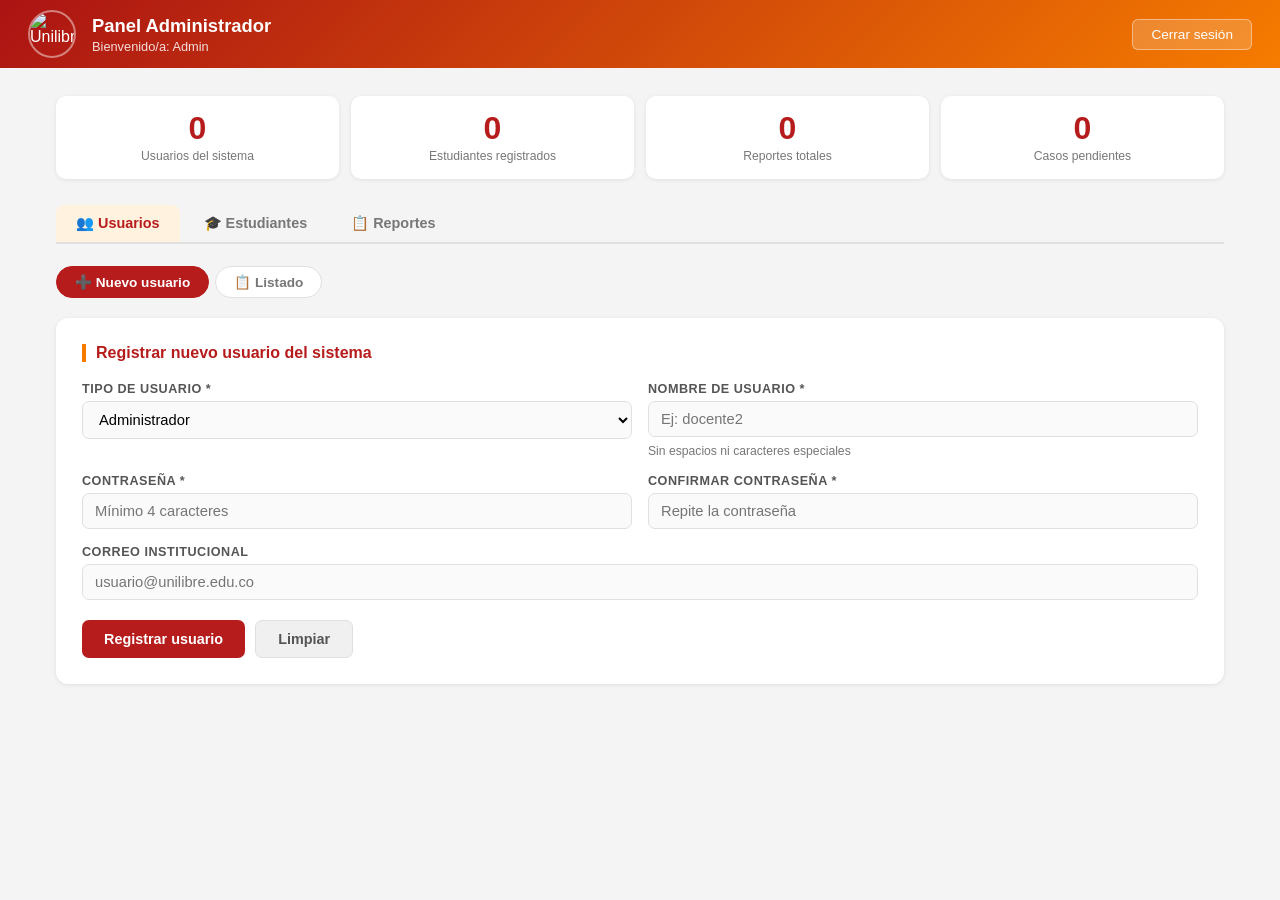
==== administrador.html @ 34b9f6cc "cambios #6" ====
<!DOCTYPE html>
<html lang="es">
<head>
  <meta charset="UTF-8">
  <meta name="viewport" content="width=device-width, initial-scale=1.0">
  <title>Panel Administrador — Sistema de Alertas</title>
  <link rel="stylesheet" href="Style.css">
  <style>
    :root {
      --rojo:#b71c1c; --rojo2:#ab1313; --naranja:#f57c00;
      --bg:#f4f4f4; --card:#fff; --border:#e0e0e0; --muted:#777;
    }
    *, *::before, *::after { box-sizing:border-box; margin:0; padding:0; }
    body { font-family:Arial,sans-serif; background:var(--bg); color:#333; }
 
    /* ── Header ── */
    .panel-header {
      background:linear-gradient(135deg,var(--rojo2),var(--naranja));
      color:#fff; padding:0 28px;
      display:flex; align-items:center; gap:16px; min-height:68px;
    }
    .panel-header img { width:48px; height:48px; border-radius:50%; border:2px solid rgba(255,255,255,.45); }
    .panel-header h1  { font-size:1.15rem; font-weight:700; }
    .panel-header p   { font-size:.8rem; opacity:.85; margin-top:2px; }
    .spacer { flex:1; }
    .btn-cerrar {
      background:rgba(255,255,255,.18); color:#fff;
      border:1px solid rgba(255,255,255,.4);
      padding:7px 18px; border-radius:6px; cursor:pointer;
      font-size:.85rem; text-decoration:none;
    }
    .btn-cerrar:hover { background:rgba(255,255,255,.32); }
 
    .wrap { max-width:1200px; margin:28px auto; padding:0 16px; }
 
    /* ── Stats ── */
    .stats-grid {
      display:grid; grid-template-columns:repeat(auto-fit,minmax(140px,1fr));
      gap:12px; margin-bottom:26px;
    }
    .stat { background:var(--card); border-radius:10px; padding:16px 12px;
      text-align:center; box-shadow:0 1px 4px rgba(0,0,0,.08); }
    .stat-n { font-size:2rem; font-weight:700; color:var(--rojo); line-height:1; }
    .stat-l { font-size:.76rem; color:var(--muted); margin-top:5px; }
 
    /* ── Tabs ── */
    .tabs { display:flex; gap:4px; border-bottom:2px solid var(--border); margin-bottom:22px; overflow-x:auto; }
    .tab-btn {
      padding:10px 20px; border:none; background:none; cursor:pointer;
      font-size:.9rem; font-weight:700; color:var(--muted); white-space:nowrap;
      border-bottom:2px solid transparent; margin-bottom:-2px;
      border-radius:8px 8px 0 0; transition:all .18s;
    }
    .tab-btn.active { color:var(--rojo); border-bottom-color:var(--rojo); background:#fff3e0; }
    .tab-btn:hover:not(.active) { background:#fafafa; color:var(--rojo); }
    .tab-panel { display:none; }
    .tab-panel.active { display:block; }
 
    /* ── Card ── */
    .card { background:var(--card); border-radius:12px;
      box-shadow:0 1px 4px rgba(0,0,0,.09); padding:26px; margin-bottom:20px; }
    .card-title {
      font-size:1rem; font-weight:700; color:var(--rojo);
      border-left:4px solid var(--naranja); padding-left:10px; margin-bottom:20px;
    }
 
    /* ── Form ── */
    .form-grid { display:grid; grid-template-columns:1fr 1fr; gap:16px; }
    .form-grid .span2 { grid-column:1/-1; }
    .form-grid .span3 { grid-column:1/-1; }
    .fld { display:flex; flex-direction:column; gap:5px; }
    .fld label { font-size:.79rem; font-weight:700; color:#555;
      text-transform:uppercase; letter-spacing:.04em; }
    .fld input, .fld select, .fld textarea {
      padding:9px 12px; border:1.5px solid var(--border); border-radius:7px;
      font-size:.92rem; font-family:inherit; background:#fafafa; transition:border-color .18s;
    }
    .fld input:focus, .fld select:focus, .fld textarea:focus {
      outline:none; border-color:var(--rojo); background:#fff;
    }
    .fld .hint { font-size:.76rem; color:var(--muted); margin-top:2px; }
    .form-actions { display:flex; gap:10px; margin-top:20px; flex-wrap:wrap; }
 
    /* ── Botones ── */
    .btn { padding:10px 22px; border:none; border-radius:7px; cursor:pointer;
      font-weight:700; font-size:.9rem; font-family:inherit; transition:all .18s; }
    .btn-primary   { background:var(--rojo); color:#fff; }
    .btn-primary:hover   { background:var(--naranja); }
    .btn-secondary { background:#f0f0f0; color:#555; border:1.5px solid var(--border); }
    .btn-secondary:hover { background:#ffe0b2; border-color:var(--naranja); }
    .btn-danger    { background:#fff; color:#c62828; border:1.5px solid #ef9a9a; }
    .btn-danger:hover    { background:#ffebee; }
    .btn-icon { padding:5px 12px; font-size:.8rem; border-radius:6px; }
 
    /* ── Mensajes ── */
    .alerta { padding:11px 16px; border-radius:7px; font-size:.88rem; font-weight:600;
      margin-bottom:16px; display:none; }
    .alerta.ok  { background:#e8f5e9; color:#2e7d32; border:1px solid #a5d6a7; display:block; }
    .alerta.err { background:#ffebee; color:#c62828; border:1px solid #ef9a9a; display:block; }
    .alerta.warn{ background:#fff8e1; color:#f57f17; border:1px solid #ffe082; display:block; }
 
    /* ── Buscador ── */
    .busqueda { display:flex; gap:10px; margin-bottom:18px; flex-wrap:wrap; }
    .busqueda input, .busqueda select {
      flex:1; min-width:140px; padding:9px 12px;
      border:1.5px solid var(--border); border-radius:7px;
      font-size:.88rem; font-family:inherit; background:#fafafa;
    }
    .busqueda input:focus, .busqueda select:focus { outline:none; border-color:var(--rojo); }
 
    /* ── Tabla ── */
    .tabla-wrap { overflow-x:auto; }
    table { width:100%; border-collapse:collapse; font-size:.87rem; }
    thead tr { background:linear-gradient(135deg,var(--rojo2),var(--naranja)); }
    th { padding:11px 14px; text-align:left; color:#fff;
      font-size:.75rem; text-transform:uppercase; letter-spacing:.05em; font-weight:700; }
    td { padding:10px 14px; border-bottom:1px solid #f0f0f0; vertical-align:middle; }
    tbody tr:hover td { background:#fff8f0; }
    .sin-datos { text-align:center; color:var(--muted); padding:32px; }
 
    /* ── Badges ── */
    .badge { display:inline-block; padding:3px 11px; border-radius:20px; font-size:.73rem; font-weight:700; }
    .b-admin   { background:#fce4ec; color:#880e4f; }
    .b-docente { background:#e3f2fd; color:#0d47a1; }
    .b-bien    { background:#e8f5e9; color:#1b5e20; }
    .b-dir     { background:#fff3e0; color:#e65100; }
    .b-dec     { background:#ede7f6; color:#4a148c; }
    .b-activo  { background:#d4edda; color:#155724; }
    .b-inactivo{ background:#f8d7da; color:#721c24; }
    .b-est-act { background:#d4edda; color:#155724; }
    .b-est-ina { background:#e2e3e5; color:#383d41; }
 
    /* ── Avatar ── */
    .avatar {
      width:32px; height:32px; border-radius:50%; display:inline-flex;
      align-items:center; justify-content:center;
      font-size:.78rem; font-weight:700; color:#fff; flex-shrink:0;
    }
    .av-admin { background:#880e4f; }
    .av-docente{ background:#0d47a1; }
    .av-bien  { background:#1b5e20; }
    .av-dir   { background:#e65100; }
    .av-dec   { background:#4a148c; }
    .av-est   { background:#b71c1c; }
    .td-user  { display:flex; align-items:center; gap:10px; }
 
    /* ── Modal ── */
    .modal-overlay {
      display:none; position:fixed; inset:0;
      background:rgba(0,0,0,.48); z-index:200;
      align-items:center; justify-content:center;
    }
    .modal-overlay.open { display:flex; }
    .modal-box {
      background:#fff; border-radius:14px; padding:28px;
      width:100%; max-width:580px; max-height:92vh;
      overflow-y:auto; box-shadow:0 10px 40px rgba(0,0,0,.22);
    }
    .modal-box h3 { color:var(--rojo); font-size:1rem; margin-bottom:18px; }
    .modal-actions { display:flex; gap:10px; justify-content:flex-end; margin-top:20px; }
 
    /* ── Confirm strip ── */
    .confirm-box {
      background:#fff8f0; border:1px solid #ffe0b2;
      border-radius:9px; padding:16px; margin-bottom:14px; display:none;
    }
    .confirm-box.open { display:block; }
    .confirm-box p { font-size:.88rem; color:#e65100; font-weight:600; margin-bottom:12px; }
    .confirm-box .btns { display:flex; gap:8px; }
 
    /* ── Sección tabs internos (usuarios) ── */
    .mini-tabs { display:flex; gap:6px; margin-bottom:20px; }
    .mini-tab {
      padding:7px 18px; border:1.5px solid var(--border); border-radius:20px;
      background:#fff; cursor:pointer; font-size:.85rem; font-weight:700;
      color:var(--muted); transition:all .18s;
    }
    .mini-tab.active { background:var(--rojo); color:#fff; border-color:var(--rojo); }
    .mini-panel { display:none; }
    .mini-panel.active { display:block; }
 
    /* ── Separador de sección ── */
    .section-sep {
      display:flex; align-items:center; gap:12px;
      margin:24px 0 18px; color:var(--muted); font-size:.82rem; font-weight:700;
      text-transform:uppercase; letter-spacing:.06em;
    }
    .section-sep::before, .section-sep::after {
      content:''; flex:1; height:1px; background:var(--border);
    }
 
    @media(max-width:640px) {
      .form-grid { grid-template-columns:1fr; }
      .panel-header { flex-wrap:wrap; padding:12px 16px; }
    }
  </style>
</head>
<body>
 
<!-- ══ HEADER ══ -->
<header class="panel-header">
  <img src="escudo-unilibre.png" alt="Unilibre">
  <div>
    <h1>Panel Administrador</h1>
    <p id="hdrNombre">Sistema de Alertas Académicas</p>
  </div>
  <div class="spacer"></div>
  <a href="Index.html" class="btn-cerrar" onclick="logout()">Cerrar sesión</a>
</header>
 
<div class="wrap">
 
  <!-- ══ STATS ══ -->
  <div class="stats-grid">
    <div class="stat"><div class="stat-n" id="stUsuarios">0</div><div class="stat-l">Usuarios del sistema</div></div>
    <div class="stat"><div class="stat-n" id="stEstudiantes">0</div><div class="stat-l">Estudiantes registrados</div></div>
    <div class="stat"><div class="stat-n" id="stReportes">0</div><div class="stat-l">Reportes totales</div></div>
    <div class="stat"><div class="stat-n" id="stPendientes">0</div><div class="stat-l">Casos pendientes</div></div>
  </div>
 
  <!-- ══ TABS PRINCIPALES ══ -->
  <div class="tabs">
    <button class="tab-btn active" onclick="tab('usuarios',this)">👥 Usuarios</button>
    <button class="tab-btn"        onclick="tab('estudiantes',this)">🎓 Estudiantes</button>
    <button class="tab-btn"        onclick="tab('reportes',this)">📋 Reportes</button>
  </div>
 
  <!-- ════════════════════════════════════
       TAB: USUARIOS
  ════════════════════════════════════ -->
  <div id="tp-usuarios" class="tab-panel active">
 
    <!-- Mini tabs: Registrar / Listado -->
    <div class="mini-tabs">
      <button class="mini-tab active" onclick="miniTab('u-nuevo','usuarios',this)">➕ Nuevo usuario</button>
      <button class="mini-tab"        onclick="miniTab('u-lista','usuarios',this)">📋 Listado</button>
    </div>
 
    <!-- Nuevo usuario -->
    <div id="u-nuevo" class="mini-panel active">
      <div class="card">
        <div class="card-title">Registrar nuevo usuario del sistema</div>
        <div id="msgUsr" class="alerta"></div>
        <form id="frmUsr" onsubmit="crearUsuario(event)">
          <div class="form-grid">
            <div class="fld">
              <label>Tipo de usuario *</label>
              <select id="u_rol">
                <option value="administrador">Administrador</option>
                <option value="docente">Docente</option>
                <option value="bienestar">Bienestar</option>
                <option value="director_bienestar">Director de Bienestar</option>
                <option value="decanatura">Decanatura</option>
              </select>
            </div>
            <div class="fld">
              <label>Nombre de usuario *</label>
              <input id="u_nombre" type="text" placeholder="Ej: docente2" required>
              <span class="hint">Sin espacios ni caracteres especiales</span>
            </div>
            <div class="fld">
              <label>Contraseña *</label>
              <input id="u_pass" type="password" placeholder="Mínimo 4 caracteres" required minlength="4">
            </div>
            <div class="fld">
              <label>Confirmar contraseña *</label>
              <input id="u_pass2" type="password" placeholder="Repite la contraseña" required>
            </div>
            <div class="fld span2">
              <label>Correo institucional</label>
              <input id="u_correo" type="email" placeholder="usuario@unilibre.edu.co">
            </div>
          </div>
          <div class="form-actions">
            <button type="submit" class="btn btn-primary">Registrar usuario</button>
            <button type="button" class="btn btn-secondary" onclick="document.getElementById('frmUsr').reset()">Limpiar</button>
          </div>
        </form>
      </div>
    </div>
 
    <!-- Listado usuarios -->
    <div id="u-lista" class="mini-panel">
      <div class="card">
        <div class="card-title">Usuarios registrados</div>
        <div id="msgUsrLista" class="alerta"></div>
        <div class="busqueda">
          <input  id="buNom"  type="text"   placeholder="🔍 Buscar usuario…"  oninput="filtrarUsuarios()">
          <select id="buRol"  onchange="filtrarUsuarios()">
            <option value="">Todos los roles</option>
            <option value="administrador">Administrador</option>
            <option value="docente">Docente</option>
            <option value="bienestar">Bienestar</option>
            <option value="director_bienestar">Director de Bienestar</option>
            <option value="decanatura">Decanatura</option>
          </select>
          <select id="buAct" onchange="filtrarUsuarios()">
            <option value="">Todos</option>
            <option value="1">Activos</option>
            <option value="0">Inactivos</option>
          </select>
        </div>
        <div class="tabla-wrap">
          <table>
            <thead><tr>
              <th>#</th><th>Usuario</th><th>Rol</th><th>Correo</th><th>Estado</th><th>Acciones</th>
            </tr></thead>
            <tbody id="tbodyUsr"></tbody>
          </table>
        </div>
      </div>
    </div>
 
  </div><!-- /tp-usuarios -->
 
  <!-- ════════════════════════════════════
       TAB: ESTUDIANTES
  ════════════════════════════════════ -->
  <div id="tp-estudiantes" class="tab-panel">
 
    <div class="mini-tabs">
      <button class="mini-tab active" onclick="miniTab('e-nuevo','estudiantes',this)">➕ Nuevo estudiante</button>
      <button class="mini-tab"        onclick="miniTab('e-lista','estudiantes',this)">📋 Listado</button>
    </div>
 
    <!-- Nuevo estudiante -->
    <div id="e-nuevo" class="mini-panel active">
      <div class="card">
        <div class="card-title">Registrar nuevo estudiante</div>
        <div id="msgEst" class="alerta"></div>
        <form id="frmEst" onsubmit="crearEstudiante(event)">
          <div class="form-grid">
            <div class="fld">
              <label>Documento de identidad *</label>
              <input id="e_doc"  type="text" placeholder="Número de documento" required>
            </div>
            <div class="fld">
              <label>Nombres *</label>
              <input id="e_nom"  type="text" placeholder="Nombres completos" required>
            </div>
            <div class="fld">
              <label>Apellidos *</label>
              <input id="e_ape"  type="text" placeholder="Apellidos completos" required>
            </div>
            <div class="fld">
              <label>Carrera *</label>
              <input id="e_car"  type="text" placeholder="Ej: Ingeniería de Sistemas" required>
            </div>
            <div class="fld">
              <label>Semestre</label>
              <select id="e_sem">
                <option value="">— Seleccionar —</option>
                <option value="1">1º semestre</option>
                <option value="2">2º semestre</option>
                <option value="3">3º semestre</option>
                <option value="4">4º semestre</option>
                <option value="5">5º semestre</option>
                <option value="6">6º semestre</option>
                <option value="7">7º semestre</option>
                <option value="8">8º semestre</option>
                <option value="9">9º semestre</option>
                <option value="10">10º semestre</option>
              </select>
            </div>
            <div class="fld">
              <label>Período académico</label>
              <input id="e_per" type="text" placeholder="Ej: 2025-1">
            </div>
            <div class="fld">
              <label>Teléfono</label>
              <input id="e_tel" type="text" placeholder="Número de contacto">
            </div>
            <div class="fld">
              <label>Correo institucional</label>
              <input id="e_cor" type="email" placeholder="est@unilibre.edu.co">
            </div>
          </div>
          <div class="form-actions">
            <button type="submit" class="btn btn-primary">Registrar estudiante</button>
            <button type="button" class="btn btn-secondary" onclick="document.getElementById('frmEst').reset()">Limpiar</button>
          </div>
        </form>
      </div>
    </div>
 
    <!-- Listado estudiantes -->
    <div id="e-lista" class="mini-panel">
      <div class="card">
        <div class="card-title">Estudiantes registrados</div>
        <div id="msgEstLista" class="alerta"></div>
        <div class="busqueda">
          <input  id="beNom" type="text"   placeholder="🔍 Buscar por nombre o documento…" oninput="filtrarEstudiantes()">
          <input  id="beCar" type="text"   placeholder="🔍 Buscar por carrera…"            oninput="filtrarEstudiantes()">
          <select id="beEst" onchange="filtrarEstudiantes()">
            <option value="">Todos los estados</option>
            <option value="Activo">Activo</option>
            <option value="Inactivo">Inactivo</option>
            <option value="Retirado">Retirado</option>
          </select>
        </div>
        <div class="tabla-wrap">
          <table>
            <thead><tr>
              <th>#</th><th>Estudiante</th><th>Documento</th>
              <th>Carrera</th><th>Semestre</th><th>Contacto</th><th>Estado</th><th>Acciones</th>
            </tr></thead>
            <tbody id="tbodyEst"></tbody>
          </table>
        </div>
      </div>
    </div>
 
  </div><!-- /tp-estudiantes -->
 
  <!-- ════════════════════════════════════
       TAB: REPORTES
  ════════════════════════════════════ -->
  <div id="tp-reportes" class="tab-panel">
    <div class="card">
      <div class="card-title">📋 Vista global de todos los reportes</div>
      <div class="busqueda">
        <input  id="brEst"  type="text"   placeholder="🔍 Estudiante…"  oninput="filtrarReportes()">
        <input  id="brMat"  type="text"   placeholder="🔍 Materia…"     oninput="filtrarReportes()">
        <select id="brEst2" onchange="filtrarReportes()">
          <option value="">Todos los estados</option>
          <option value="Reportado">Reportado</option>
          <option value="En revisión">En revisión</option>
          <option value="En seguimiento">En seguimiento</option>
          <option value="Remitido">Remitido</option>
          <option value="Cerrado">Cerrado</option>
        </select>
        <button class="btn btn-secondary btn-icon" onclick="limpiarRep()">Limpiar</button>
        <button class="btn btn-icon" style="background:#1b5e20;color:#fff" onclick="exportarCSV()">⬇ Exportar CSV</button>
      </div>
      <div class="tabla-wrap">
        <table>
          <thead><tr>
            <th>#</th><th>Estudiante</th><th>Materia</th>
            <th>Docente</th><th>Motivo</th><th>Estado</th><th>Fecha</th><th>Acción</th>
          </tr></thead>
          <tbody id="tbodyRep"></tbody>
        </table>
      </div>
    </div>
  </div>
 
</div><!-- /wrap -->
 
<!-- ══ MODAL: Editar usuario ══ -->
<div class="modal-overlay" id="modalEditUsr">
  <div class="modal-box">
    <h3>✏️ Editar usuario</h3>
    <div id="msgEditUsr" class="alerta"></div>
    <input type="hidden" id="eu_idx">
    <div class="form-grid">
      <div class="fld">
        <label>Rol</label>
        <select id="eu_rol">
          <option value="administrador">Administrador</option>
          <option value="docente">Docente</option>
          <option value="bienestar">Bienestar</option>
          <option value="director_bienestar">Director de Bienestar</option>
          <option value="decanatura">Decanatura</option>
        </select>
      </div>
      <div class="fld">
        <label>Nombre de usuario</label>
        <input id="eu_nombre" type="text" required>
      </div>
      <div class="fld span2">
        <label>Correo</label>
        <input id="eu_correo" type="email">
      </div>
      <div class="fld span2">
        <label>Nueva contraseña <span style="font-weight:400;color:var(--muted)">(dejar vacío para no cambiar)</span></label>
        <input id="eu_pass" type="password" placeholder="Nueva contraseña…">
      </div>
      <div class="fld span2">
        <label>Estado</label>
        <select id="eu_activo">
          <option value="1">Activo</option>
          <option value="0">Inactivo</option>
        </select>
      </div>
    </div>
    <div class="modal-actions">
      <button class="btn btn-secondary" onclick="cerrarModal('modalEditUsr')">Cancelar</button>
      <button class="btn btn-primary"   onclick="guardarUsuario()">Guardar cambios</button>
    </div>
  </div>
</div>
 
<!-- ══ MODAL: Editar estudiante ══ -->
<div class="modal-overlay" id="modalEditEst">
  <div class="modal-box">
    <h3>✏️ Editar estudiante</h3>
    <div id="msgEditEst" class="alerta"></div>
    <input type="hidden" id="ee_idx">
    <div class="form-grid">
      <div class="fld">
        <label>Nombres *</label>
        <input id="ee_nom" type="text" required>
      </div>
      <div class="fld">
        <label>Apellidos *</label>
        <input id="ee_ape" type="text" required>
      </div>
      <div class="fld">
        <label>Carrera *</label>
        <input id="ee_car" type="text" required>
      </div>
      <div class="fld">
        <label>Semestre</label>
        <select id="ee_sem">
          <option value="">—</option>
          <option value="1">1º</option><option value="2">2º</option>
          <option value="3">3º</option><option value="4">4º</option>
          <option value="5">5º</option><option value="6">6º</option>
          <option value="7">7º</option><option value="8">8º</option>
          <option value="9">9º</option><option value="10">10º</option>
        </select>
      </div>
      <div class="fld">
        <label>Teléfono</label>
        <input id="ee_tel" type="text">
      </div>
      <div class="fld">
        <label>Correo</label>
        <input id="ee_cor" type="email">
      </div>
      <div class="fld span2">
        <label>Estado</label>
        <select id="ee_est">
          <option value="Activo">Activo</option>
          <option value="Inactivo">Inactivo</option>
          <option value="Retirado">Retirado</option>
        </select>
      </div>
    </div>
    <div class="modal-actions">
      <button class="btn btn-secondary" onclick="cerrarModal('modalEditEst')">Cancelar</button>
      <button class="btn btn-primary"   onclick="guardarEstudiante()">Guardar cambios</button>
    </div>
  </div>
</div>
 
<!-- ══ MODAL: Eliminar ══ -->
<div class="modal-overlay" id="modalEliminar">
  <div class="modal-box" style="max-width:400px">
    <h3>🗑️ Confirmar eliminación</h3>
    <input type="hidden" id="del_tipo">
    <input type="hidden" id="del_idx">
    <p style="font-size:.92rem;color:#555;margin-bottom:20px">
      ¿Confirmas que deseas eliminar a
      <strong id="del_nombre" style="color:var(--rojo)"></strong>?
      Esta acción no se puede deshacer.
    </p>
    <div class="modal-actions">
      <button class="btn btn-secondary" onclick="cerrarModal('modalEliminar')">Cancelar</button>
      <button class="btn btn-danger"    onclick="confirmarEliminar()">Sí, eliminar</button>
    </div>
  </div>
</div>
 
<!-- ══ MODAL: Ver reporte detalle ══ -->
<div class="modal-overlay" id="modalRepDet">
  <div class="modal-box">
    <h3>📄 Detalle del reporte</h3>
    <div id="repDetContenido" style="font-size:.9rem;line-height:1.9;color:#444"></div>
    <div class="modal-actions">
      <button class="btn btn-secondary" onclick="cerrarModal('modalRepDet')">Cerrar</button>
    </div>
  </div>
</div>
 
<script>
/* ═══ SETUP ═══ */
const nombreUsuario = localStorage.getItem('nombreUsuario') || 'Admin';
document.getElementById('hdrNombre').textContent = 'Bienvenido/a: ' + nombreUsuario;
 
function logout() {
  localStorage.removeItem('nombreUsuario');
  localStorage.removeItem('rolUsuario');
}
 
// Helpers localStorage
function getUsr()  { return JSON.parse(localStorage.getItem('usuarios'))    || []; }
function setUsr(d) { localStorage.setItem('usuarios',    JSON.stringify(d)); }
function getEst()  { return JSON.parse(localStorage.getItem('estudiantes')) || []; }
function setEst(d) { localStorage.setItem('estudiantes', JSON.stringify(d)); }
function getRep()  { return JSON.parse(localStorage.getItem('reportes'))    || []; }
 
function msg(id, tipo, txt) {
  const el = document.getElementById(id);
  el.className = 'alerta ' + tipo;
  el.textContent = txt;
  setTimeout(() => el.className = 'alerta', 4500);
}
 
function cerrarModal(id) {
  document.getElementById(id).classList.remove('open');
}
document.querySelectorAll('.modal-overlay').forEach(m =>
  m.addEventListener('click', e => { if (e.target === m) m.classList.remove('open'); })
);
 
/* ═══ TABS ═══ */
function tab(nombre, btn) {
  document.querySelectorAll('.tab-panel').forEach(p => p.classList.remove('active'));
  document.querySelectorAll('.tab-btn').forEach(b => b.classList.remove('active'));
  document.getElementById('tp-' + nombre).classList.add('active');
  btn.classList.add('active');
  if (nombre === 'usuarios')    { cargarUsuarios(); }
  if (nombre === 'estudiantes') { cargarEstudiantes(); }
  if (nombre === 'reportes')    { cargarReportes(); }
}
 
function miniTab(id, grupo, btn) {
  document.querySelectorAll(`#tp-${grupo} .mini-panel`).forEach(p => p.classList.remove('active'));
  document.querySelectorAll(`#tp-${grupo} .mini-tab`).forEach(b => b.classList.remove('active'));
  document.getElementById(id).classList.add('active');
  btn.classList.add('active');
  if (id === 'u-lista') cargarUsuarios();
  if (id === 'e-lista') cargarEstudiantes();
}
 
/* ═══ STATS ═══ */
function actualizarStats() {
  document.getElementById('stUsuarios').textContent    = getUsr().length;
  document.getElementById('stEstudiantes').textContent = getEst().length;
  const reps = getRep();
  document.getElementById('stReportes').textContent   = reps.length;
  document.getElementById('stPendientes').textContent = reps.filter(r => r.estado === 'Reportado').length;
}
 
/* ═══ ROLES ═══ */
const ROLES = {
  administrador:      { label:'Administrador',       cls:'b-admin',  av:'av-admin' },
  docente:            { label:'Docente',              cls:'b-docente',av:'av-docente'},
  bienestar:          { label:'Bienestar',            cls:'b-bien',   av:'av-bien'  },
  director_bienestar: { label:'Dir. Bienestar',       cls:'b-dir',    av:'av-dir'   },
  decanatura:         { label:'Decanatura',           cls:'b-dec',    av:'av-dec'   },
};
 
function rolLabel(r) { return ROLES[r]?.label || r; }
function rolCls(r)   { return ROLES[r]?.cls    || 'b-admin'; }
function avCls(r)    { return ROLES[r]?.av      || 'av-admin'; }
function iniciales(n){ return n.substring(0,2).toUpperCase(); }
 
/* ═══════════════ USUARIOS ═══════════════ */
 
function crearUsuario(e) {
  e.preventDefault();
  const nombre = document.getElementById('u_nombre').value.trim();
  const pass   = document.getElementById('u_pass').value;
  const pass2  = document.getElementById('u_pass2').value;
  if (pass !== pass2) { msg('msgUsr','err','❌ Las contraseñas no coinciden.'); return; }
  const usrs = getUsr();
  if (usrs.find(u => u.nombre === nombre)) {
    msg('msgUsr','err','❌ Ya existe un usuario con ese nombre.'); return;
  }
  usrs.push({
    nombre,
    password: pass,
    correo:   document.getElementById('u_correo').value.trim(),
    rol:      document.getElementById('u_rol').value,
    activo:   1
  });
  setUsr(usrs);
  actualizarStats();
  msg('msgUsr','ok','✅ Usuario registrado correctamente.');
  document.getElementById('frmUsr').reset();
}
 
let usrData = [];
function cargarUsuarios() {
  usrData = getUsr();
  renderUsuarios(usrData);
}
 
function filtrarUsuarios() {
  const nom  = document.getElementById('buNom').value.toLowerCase();
  const rol  = document.getElementById('buRol').value;
  const act  = document.getElementById('buAct').value;
  renderUsuarios(usrData.filter(u =>
    (!nom || u.nombre.toLowerCase().includes(nom)) &&
    (!rol || u.rol === rol) &&
    (act === '' || String(u.activo ?? 1) === act)
  ));
}
 
function renderUsuarios(datos) {
  const tbody = document.getElementById('tbodyUsr');
  if (!datos.length) {
    tbody.innerHTML = `<tr><td colspan="6" class="sin-datos">Sin usuarios registrados.</td></tr>`;
    return;
  }
  tbody.innerHTML = datos.map((u, i) => {
    const idx = getUsr().findIndex(x => x.nombre === u.nombre);
    const activo = u.activo !== 0;
    return `
      <tr>
        <td>${i+1}</td>
        <td>
          <div class="td-user">
            <span class="avatar ${avCls(u.rol)}">${iniciales(u.nombre)}</span>
            <strong>${u.nombre}</strong>
          </div>
        </td>
        <td><span class="badge ${rolCls(u.rol)}">${rolLabel(u.rol)}</span></td>
        <td style="font-size:.83rem;color:var(--muted)">${u.correo||'—'}</td>
        <td><span class="badge ${activo?'b-activo':'b-inactivo'}">${activo?'Activo':'Inactivo'}</span></td>
        <td style="display:flex;gap:6px;flex-wrap:wrap">
          <button class="btn btn-secondary btn-icon" onclick="abrirEditUsr(${idx})">✏️ Editar</button>
          <button class="btn btn-danger btn-icon"    onclick="abrirEliminar('usr',${idx},'${u.nombre.replace(/'/g,"\\'")}')">🗑️</button>
        </td>
      </tr>`;
  }).join('');
}
 
function abrirEditUsr(idx) {
  const u = getUsr()[idx];
  if (!u) return;
  document.getElementById('eu_idx').value    = idx;
  document.getElementById('eu_rol').value    = u.rol;
  document.getElementById('eu_nombre').value = u.nombre;
  document.getElementById('eu_correo').value = u.correo || '';
  document.getElementById('eu_pass').value   = '';
  document.getElementById('eu_activo').value = u.activo !== 0 ? '1' : '0';
  document.getElementById('modalEditUsr').classList.add('open');
}
 
function guardarUsuario() {
  const idx  = parseInt(document.getElementById('eu_idx').value);
  const usrs = getUsr();
  if (!usrs[idx]) return;
  const newPass = document.getElementById('eu_pass').value;
  usrs[idx].rol    = document.getElementById('eu_rol').value;
  usrs[idx].nombre = document.getElementById('eu_nombre').value.trim();
  usrs[idx].correo = document.getElementById('eu_correo').value.trim();
  usrs[idx].activo = parseInt(document.getElementById('eu_activo').value);
  if (newPass) usrs[idx].password = newPass;
  setUsr(usrs);
  cerrarModal('modalEditUsr');
  cargarUsuarios();
  actualizarStats();
  msg('msgUsrLista','ok','✅ Usuario actualizado correctamente.');
}
 
/* ═══════════════ ESTUDIANTES ═══════════════ */
 
function crearEstudiante(e) {
  e.preventDefault();
  const doc = document.getElementById('e_doc').value.trim();
  const ests = getEst();
  if (ests.find(x => x.documento === doc)) {
    msg('msgEst','err','❌ Ya existe un estudiante con ese documento.'); return;
  }
  ests.push({
    documento:  doc,
    nombres:    document.getElementById('e_nom').value.trim(),
    apellidos:  document.getElementById('e_ape').value.trim(),
    carrera:    document.getElementById('e_car').value.trim(),
    semestre:   document.getElementById('e_sem').value,
    periodo:    document.getElementById('e_per').value.trim(),
    telefono:   document.getElementById('e_tel').value.trim(),
    correo:     document.getElementById('e_cor').value.trim(),
    estado:     'Activo',
    observaciones: [],
    reportes:      []
  });
  setEst(ests);
  actualizarStats();
  msg('msgEst','ok','✅ Estudiante registrado correctamente.');
  document.getElementById('frmEst').reset();
}
 
let estData = [];
function cargarEstudiantes() {
  estData = getEst();
  renderEstudiantes(estData);
}
 
function filtrarEstudiantes() {
  const nom  = document.getElementById('beNom').value.toLowerCase();
  const car  = document.getElementById('beCar').value.toLowerCase();
  const est2 = document.getElementById('beEst').value;
  renderEstudiantes(estData.filter(e =>
    (!nom  || e.nombres.toLowerCase().includes(nom) ||
              e.apellidos.toLowerCase().includes(nom) ||
              e.documento.includes(nom)) &&
    (!car  || e.carrera.toLowerCase().includes(car)) &&
    (!est2 || e.estado === est2)
  ));
}
 
function renderEstudiantes(datos) {
  const tbody = document.getElementById('tbodyEst');
  if (!datos.length) {
    tbody.innerHTML = `<tr><td colspan="8" class="sin-datos">Sin estudiantes registrados.</td></tr>`;
    return;
  }
  tbody.innerHTML = datos.map((e, i) => {
    const idx = getEst().findIndex(x => x.documento === e.documento);
    return `
      <tr>
        <td>${i+1}</td>
        <td>
          <div class="td-user">
            <span class="avatar av-est">${iniciales(e.nombres)}</span>
            <div>
              <strong>${e.nombres} ${e.apellidos}</strong>
            </div>
          </div>
        </td>
        <td style="font-size:.83rem">${e.documento}</td>
        <td style="font-size:.83rem">${e.carrera}</td>
        <td style="text-align:center">${e.semestre ? e.semestre+'°' : '—'}</td>
        <td style="font-size:.8rem;color:var(--muted)">
          ${e.telefono ? '📞 '+e.telefono+'<br>':''}
          ${e.correo   ? '✉️ '+e.correo : '—'}
        </td>
        <td><span class="badge ${e.estado==='Activo'?'b-est-act':'b-est-ina'}">${e.estado}</span></td>
        <td style="display:flex;gap:6px;flex-wrap:wrap">
          <button class="btn btn-secondary btn-icon" onclick="abrirEditEst(${idx})">✏️ Editar</button>
          <button class="btn btn-danger btn-icon"    onclick="abrirEliminar('est',${idx},'${(e.nombres+' '+e.apellidos).replace(/'/g,"\\'")}')">🗑️</button>
        </td>
      </tr>`;
  }).join('');
}
 
function abrirEditEst(idx) {
  const e = getEst()[idx];
  if (!e) return;
  document.getElementById('ee_idx').value = idx;
  document.getElementById('ee_nom').value = e.nombres;
  document.getElementById('ee_ape').value = e.apellidos;
  document.getElementById('ee_car').value = e.carrera;
  document.getElementById('ee_sem').value = e.semestre || '';
  document.getElementById('ee_tel').value = e.telefono || '';
  document.getElementById('ee_cor').value = e.correo   || '';
  document.getElementById('ee_est').value = e.estado   || 'Activo';
  document.getElementById('modalEditEst').classList.add('open');
}
 
function guardarEstudiante() {
  const idx  = parseInt(document.getElementById('ee_idx').value);
  const ests = getEst();
  if (!ests[idx]) return;
  ests[idx].nombres   = document.getElementById('ee_nom').value.trim();
  ests[idx].apellidos = document.getElementById('ee_ape').value.trim();
  ests[idx].carrera   = document.getElementById('ee_car').value.trim();
  ests[idx].semestre  = document.getElementById('ee_sem').value;
  ests[idx].telefono  = document.getElementById('ee_tel').value.trim();
  ests[idx].correo    = document.getElementById('ee_cor').value.trim();
  ests[idx].estado    = document.getElementById('ee_est').value;
  setEst(ests);
  cerrarModal('modalEditEst');
  cargarEstudiantes();
  actualizarStats();
  msg('msgEstLista','ok','✅ Estudiante actualizado correctamente.');
}
 
/* ═══════════════ ELIMINAR (compartido) ═══════════════ */
function abrirEliminar(tipo, idx, nombre) {
  document.getElementById('del_tipo').value  = tipo;
  document.getElementById('del_idx').value   = idx;
  document.getElementById('del_nombre').textContent = nombre;
  document.getElementById('modalEliminar').classList.add('open');
}
 
function confirmarEliminar() {
  const tipo = document.getElementById('del_tipo').value;
  const idx  = parseInt(document.getElementById('del_idx').value);
  if (tipo === 'usr') {
    const d = getUsr(); d.splice(idx, 1); setUsr(d);
    cerrarModal('modalEliminar');
    cargarUsuarios();
    msg('msgUsrLista','ok','🗑️ Usuario eliminado.');
  } else {
    const d = getEst(); d.splice(idx, 1); setEst(d);
    cerrarModal('modalEliminar');
    cargarEstudiantes();
    msg('msgEstLista','ok','🗑️ Estudiante eliminado.');
  }
  actualizarStats();
}
 
/* ═══════════════ REPORTES ═══════════════ */
let repData = [];
 
function cargarReportes() {
  repData = getRep();
  renderReportes(repData);
}
 
function filtrarReportes() {
  const est  = document.getElementById('brEst').value.toLowerCase();
  const mat  = document.getElementById('brMat').value.toLowerCase();
  const est2 = document.getElementById('brEst2').value;
  renderReportes(repData.filter(r =>
    (!est  || r.estudiante?.toLowerCase().includes(est)) &&
    (!mat  || r.materia?.toLowerCase().includes(mat)) &&
    (!est2 || r.estado === est2)
  ));
}
 
function limpiarRep() {
  ['brEst','brMat'].forEach(id => document.getElementById(id).value = '');
  document.getElementById('brEst2').value = '';
  renderReportes(repData);
}
 
const badgeCls = e => ({
  'Reportado':'b-reportado','En revisión':'b-revision',
  'En seguimiento':'b-seguimiento','Remitido':'b-remitido','Cerrado':'b-cerrado'
}[e] || 'b-reportado');
 
function renderReportes(datos) {
  const tbody = document.getElementById('tbodyRep');
  if (!datos.length) {
    tbody.innerHTML = `<tr><td colspan="8" class="sin-datos">Sin reportes registrados.</td></tr>`;
    return;
  }
  tbody.innerHTML = datos.map((r, i) => `
    <tr>
      <td>${i+1}</td>
      <td><strong>${r.estudiante}</strong></td>
      <td>${r.materia}</td>
      <td>${r.docente||'N/A'}</td>
      <td>${r.motivo}</td>
      <td><span class="badge ${badgeCls(r.estado)}">${r.estado}</span></td>
      <td style="font-size:.8rem;color:var(--muted);white-space:nowrap">${r.fecha||''}</td>
      <td>
        <button class="btn btn-secondary btn-icon" onclick='verReporte(${JSON.stringify(r)})'>Ver</button>
      </td>
    </tr>`).join('');
}
 
function verReporte(r) {
  const seg = r.seguimiento;
  document.getElementById('repDetContenido').innerHTML = `
    <table style="width:100%;border-collapse:collapse;font-size:.88rem">
      <tr><td style="padding:5px 0;color:var(--muted);width:38%"><strong>Estudiante</strong></td><td>${r.estudiante}</td></tr>
      <tr><td style="padding:5px 0;color:var(--muted)"><strong>Documento</strong></td><td>${r.documento||'—'}</td></tr>
      <tr><td style="padding:5px 0;color:var(--muted)"><strong>Materia</strong></td><td>${r.materia}</td></tr>
      <tr><td style="padding:5px 0;color:var(--muted)"><strong>Docente</strong></td><td>${r.docente||'—'}</td></tr>
      <tr><td style="padding:5px 0;color:var(--muted)"><strong>Motivo</strong></td><td>${r.motivo}</td></tr>
      <tr><td style="padding:5px 0;color:var(--muted)"><strong>Estado</strong></td>
        <td><span class="badge ${badgeCls(r.estado)}">${r.estado}</span></td></tr>
      <tr><td style="padding:5px 0;color:var(--muted)"><strong>Fecha</strong></td><td>${r.fecha||'—'}</td></tr>
      <tr><td style="padding:5px 0;color:var(--muted)"><strong>Observaciones</strong></td><td>${r.observaciones||'—'}</td></tr>
      ${r.remitido_a ? `<tr><td style="padding:5px 0;color:var(--muted)"><strong>Remitido a</strong></td><td>${r.remitido_a}</td></tr>` : ''}
    </table>
    ${seg ? `<div style="background:#e8f5e9;border-radius:8px;padding:14px;margin-top:16px">
      <p style="font-weight:700;color:#1b5e20;font-size:.85rem;margin-bottom:8px">
        Seguimiento — ${seg.fecha||''}</p>
      <p><strong>Intervención:</strong> ${seg.intervencion||seg.tipo_intervencion||'—'}</p>
      <p><strong>Observaciones:</strong> ${seg.observaciones||'—'}</p>
      <p><strong>Recomendaciones:</strong> ${seg.recomendaciones||'—'}</p>
      <p><strong>Profesional:</strong> ${seg.profesional||'—'}</p>
    </div>` : `<p style="color:var(--muted);font-size:.85rem;margin-top:14px">Sin seguimiento registrado.</p>`}
  `;
  document.getElementById('modalRepDet').classList.add('open');
}
 
function exportarCSV() {
  if (!repData.length) { alert('No hay datos para exportar.'); return; }
  const hdr  = ['#','Estudiante','Documento','Materia','Docente','Motivo','Estado','Fecha'];
  const rows = repData.map((r,i) =>
    [i+1,r.estudiante,r.documento||'',r.materia,r.docente||'N/A',r.motivo,r.estado,r.fecha||'']
    .map(v => `"${v}"`).join(','));
  const a = document.createElement('a');
  a.href = URL.createObjectURL(
    new Blob(['\uFEFF'+[hdr.join(','),...rows].join('\n')], {type:'text/csv;charset=utf-8;'})
  );
  a.download = 'reportes_admin_' + new Date().toLocaleDateString('es-CO').replace(/\//g,'-') + '.csv';
  a.click();
}
 
/* ── Init ── */
actualizarStats();
</script>
</body>
</html>
---- Style.css ----
body {
  font-family: Arial, sans-serif;
  margin: 0;
  background: #fff;
  color: #333;
}

.header {
  text-align: center;
  background: linear-gradient(135deg, #ab1313, #f57c00); /* Rojo y naranja */
  color: #fff;
  padding: 20px;
}

.logo {
  width: 120px;
  margin-bottom: 10px;
}

.login-container {
  max-width: 400px;
  margin: 40px auto;
  padding: 20px;
  border: 1px solid #ddd;
  border-radius: 10px;
  background: #fff3e0; /* Fondo suave naranja */
}

.login-container h2 {
  text-align: center;
  color: #b71c1c;
}

.login-container label {
  display: block;
  margin-top: 10px;
  font-weight: bold;
}

.login-container input {
  width: 100%;
  padding: 8px;
  margin-top: 5px;
  border: 1px solid #ccc;
  border-radius: 5px;
}

.login-container button {
  width: 100%;
  padding: 10px;
  margin-top: 15px;
  background: #b71c1c;
  color: #fff;
  border: none;
  border-radius: 5px;
  cursor: pointer;
}

.login-container button:hover {
  background: #f57c00;
}

/* Footer */
.footer {
  background: linear-gradient(135deg, #b71c1c, #f57c00);
  color: #fff;
  padding: 40px 20px 0;
}

.footer-container {
  display: grid;
  grid-template-columns: repeat(auto-fit, minmax(220px, 1fr));
  gap: 30px;
}

.footer-col h3 {
  margin-bottom: 15px;
  border-bottom: 2px solid #fff;
  display: inline-block;
  padding-bottom: 5px;
}

.footer-col p,
.footer-col a {
  color: #f0f0f0;
  font-size: 14px;
  text-decoration: none;
}

.footer-col ul {
  list-style: none;
  padding: 0;
}

.footer-col ul li {
  margin-bottom: 8px;
}

.footer-col a:hover {
  color: #ffe082;
}

.social-icons a {
  font-size: 20px;
  margin-right: 10px;
  color: #f0f0f0;
  transition: 0.3s;
}

.social-icons a:hover {
  color: #fff;
}

.footer-bottom {
  text-align: center;
  margin-top: 30px;
  padding: 15px 0;
  border-top: 1px solid #fff;
  font-size: 13px;
  color: #eee;
}
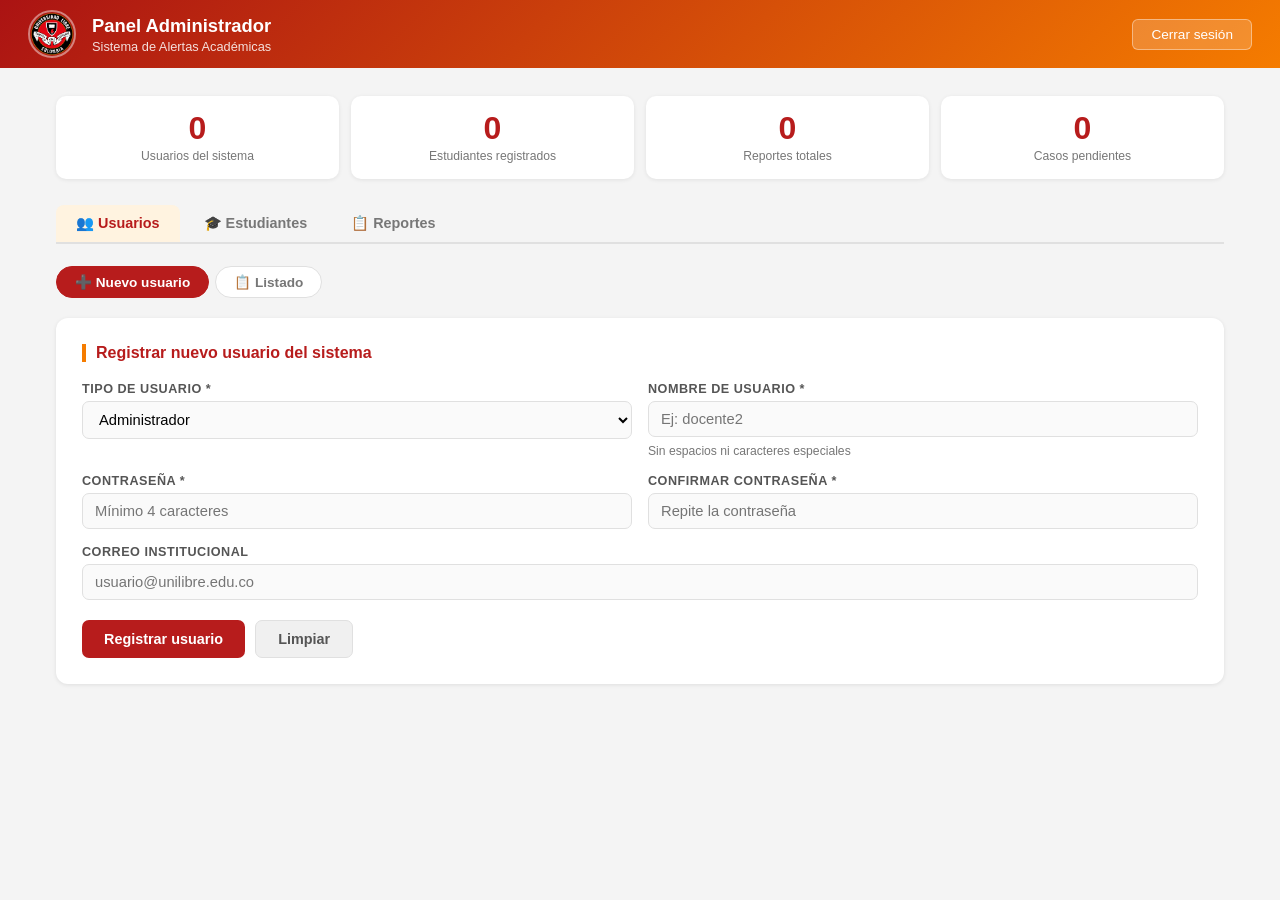
==== commit a52f9874: "cambios #9.1" ====
--- a/administrador.html
+++ b/administrador.html
@@ -573,413 +573,8 @@
   </div>
 </div>
  
-<script>
-/* ═══ SETUP ═══ */
-const nombreUsuario = localStorage.getItem('nombreUsuario') || 'Admin';
-document.getElementById('hdrNombre').textContent = 'Bienvenido/a: ' + nombreUsuario;
- 
-function logout() {
-  localStorage.removeItem('nombreUsuario');
-  localStorage.removeItem('rolUsuario');
-}
- 
-// Helpers localStorage
-function getUsr()  { return JSON.parse(localStorage.getItem('usuarios'))    || []; }
-function setUsr(d) { localStorage.setItem('usuarios',    JSON.stringify(d)); }
-function getEst()  { return JSON.parse(localStorage.getItem('estudiantes')) || []; }
-function setEst(d) { localStorage.setItem('estudiantes', JSON.stringify(d)); }
-function getRep()  { return JSON.parse(localStorage.getItem('reportes'))    || []; }
- 
-function msg(id, tipo, txt) {
-  const el = document.getElementById(id);
-  el.className = 'alerta ' + tipo;
-  el.textContent = txt;
-  setTimeout(() => el.className = 'alerta', 4500);
-}
- 
-function cerrarModal(id) {
-  document.getElementById(id).classList.remove('open');
-}
-document.querySelectorAll('.modal-overlay').forEach(m =>
-  m.addEventListener('click', e => { if (e.target === m) m.classList.remove('open'); })
-);
- 
-/* ═══ TABS ═══ */
-function tab(nombre, btn) {
-  document.querySelectorAll('.tab-panel').forEach(p => p.classList.remove('active'));
-  document.querySelectorAll('.tab-btn').forEach(b => b.classList.remove('active'));
-  document.getElementById('tp-' + nombre).classList.add('active');
-  btn.classList.add('active');
-  if (nombre === 'usuarios')    { cargarUsuarios(); }
-  if (nombre === 'estudiantes') { cargarEstudiantes(); }
-  if (nombre === 'reportes')    { cargarReportes(); }
-}
- 
-function miniTab(id, grupo, btn) {
-  document.querySelectorAll(`#tp-${grupo} .mini-panel`).forEach(p => p.classList.remove('active'));
-  document.querySelectorAll(`#tp-${grupo} .mini-tab`).forEach(b => b.classList.remove('active'));
-  document.getElementById(id).classList.add('active');
-  btn.classList.add('active');
-  if (id === 'u-lista') cargarUsuarios();
-  if (id === 'e-lista') cargarEstudiantes();
-}
- 
-/* ═══ STATS ═══ */
-function actualizarStats() {
-  document.getElementById('stUsuarios').textContent    = getUsr().length;
-  document.getElementById('stEstudiantes').textContent = getEst().length;
-  const reps = getRep();
-  document.getElementById('stReportes').textContent   = reps.length;
-  document.getElementById('stPendientes').textContent = reps.filter(r => r.estado === 'Reportado').length;
-}
- 
-/* ═══ ROLES ═══ */
-const ROLES = {
-  administrador:      { label:'Administrador',       cls:'b-admin',  av:'av-admin' },
-  docente:            { label:'Docente',              cls:'b-docente',av:'av-docente'},
-  bienestar:          { label:'Bienestar',            cls:'b-bien',   av:'av-bien'  },
-  director_bienestar: { label:'Dir. Bienestar',       cls:'b-dir',    av:'av-dir'   },
-  decanatura:         { label:'Decanatura',           cls:'b-dec',    av:'av-dec'   },
-};
- 
-function rolLabel(r) { return ROLES[r]?.label || r; }
-function rolCls(r)   { return ROLES[r]?.cls    || 'b-admin'; }
-function avCls(r)    { return ROLES[r]?.av      || 'av-admin'; }
-function iniciales(n){ return n.substring(0,2).toUpperCase(); }
- 
-/* ═══════════════ USUARIOS ═══════════════ */
- 
-function crearUsuario(e) {
-  e.preventDefault();
-  const nombre = document.getElementById('u_nombre').value.trim();
-  const pass   = document.getElementById('u_pass').value;
-  const pass2  = document.getElementById('u_pass2').value;
-  if (pass !== pass2) { msg('msgUsr','err','❌ Las contraseñas no coinciden.'); return; }
-  const usrs = getUsr();
-  if (usrs.find(u => u.nombre === nombre)) {
-    msg('msgUsr','err','❌ Ya existe un usuario con ese nombre.'); return;
-  }
-  usrs.push({
-    nombre,
-    password: pass,
-    correo:   document.getElementById('u_correo').value.trim(),
-    rol:      document.getElementById('u_rol').value,
-    activo:   1
-  });
-  setUsr(usrs);
-  actualizarStats();
-  msg('msgUsr','ok','✅ Usuario registrado correctamente.');
-  document.getElementById('frmUsr').reset();
-}
- 
-let usrData = [];
-function cargarUsuarios() {
-  usrData = getUsr();
-  renderUsuarios(usrData);
-}
- 
-function filtrarUsuarios() {
-  const nom  = document.getElementById('buNom').value.toLowerCase();
-  const rol  = document.getElementById('buRol').value;
-  const act  = document.getElementById('buAct').value;
-  renderUsuarios(usrData.filter(u =>
-    (!nom || u.nombre.toLowerCase().includes(nom)) &&
-    (!rol || u.rol === rol) &&
-    (act === '' || String(u.activo ?? 1) === act)
-  ));
-}
- 
-function renderUsuarios(datos) {
-  const tbody = document.getElementById('tbodyUsr');
-  if (!datos.length) {
-    tbody.innerHTML = `<tr><td colspan="6" class="sin-datos">Sin usuarios registrados.</td></tr>`;
-    return;
-  }
-  tbody.innerHTML = datos.map((u, i) => {
-    const idx = getUsr().findIndex(x => x.nombre === u.nombre);
-    const activo = u.activo !== 0;
-    return `
-      <tr>
-        <td>${i+1}</td>
-        <td>
-          <div class="td-user">
-            <span class="avatar ${avCls(u.rol)}">${iniciales(u.nombre)}</span>
-            <strong>${u.nombre}</strong>
-          </div>
-        </td>
-        <td><span class="badge ${rolCls(u.rol)}">${rolLabel(u.rol)}</span></td>
-        <td style="font-size:.83rem;color:var(--muted)">${u.correo||'—'}</td>
-        <td><span class="badge ${activo?'b-activo':'b-inactivo'}">${activo?'Activo':'Inactivo'}</span></td>
-        <td style="display:flex;gap:6px;flex-wrap:wrap">
-          <button class="btn btn-secondary btn-icon" onclick="abrirEditUsr(${idx})">✏️ Editar</button>
-          <button class="btn btn-danger btn-icon"    onclick="abrirEliminar('usr',${idx},'${u.nombre.replace(/'/g,"\\'")}')">🗑️</button>
-        </td>
-      </tr>`;
-  }).join('');
-}
- 
-function abrirEditUsr(idx) {
-  const u = getUsr()[idx];
-  if (!u) return;
-  document.getElementById('eu_idx').value    = idx;
-  document.getElementById('eu_rol').value    = u.rol;
-  document.getElementById('eu_nombre').value = u.nombre;
-  document.getElementById('eu_correo').value = u.correo || '';
-  document.getElementById('eu_pass').value   = '';
-  document.getElementById('eu_activo').value = u.activo !== 0 ? '1' : '0';
-  document.getElementById('modalEditUsr').classList.add('open');
-}
- 
-function guardarUsuario() {
-  const idx  = parseInt(document.getElementById('eu_idx').value);
-  const usrs = getUsr();
-  if (!usrs[idx]) return;
-  const newPass = document.getElementById('eu_pass').value;
-  usrs[idx].rol    = document.getElementById('eu_rol').value;
-  usrs[idx].nombre = document.getElementById('eu_nombre').value.trim();
-  usrs[idx].correo = document.getElementById('eu_correo').value.trim();
-  usrs[idx].activo = parseInt(document.getElementById('eu_activo').value);
-  if (newPass) usrs[idx].password = newPass;
-  setUsr(usrs);
-  cerrarModal('modalEditUsr');
-  cargarUsuarios();
-  actualizarStats();
-  msg('msgUsrLista','ok','✅ Usuario actualizado correctamente.');
-}
- 
-/* ═══════════════ ESTUDIANTES ═══════════════ */
- 
-function crearEstudiante(e) {
-  e.preventDefault();
-  const doc = document.getElementById('e_doc').value.trim();
-  const ests = getEst();
-  if (ests.find(x => x.documento === doc)) {
-    msg('msgEst','err','❌ Ya existe un estudiante con ese documento.'); return;
-  }
-  ests.push({
-    documento:  doc,
-    nombres:    document.getElementById('e_nom').value.trim(),
-    apellidos:  document.getElementById('e_ape').value.trim(),
-    carrera:    document.getElementById('e_car').value.trim(),
-    semestre:   document.getElementById('e_sem').value,
-    periodo:    document.getElementById('e_per').value.trim(),
-    telefono:   document.getElementById('e_tel').value.trim(),
-    correo:     document.getElementById('e_cor').value.trim(),
-    estado:     'Activo',
-    observaciones: [],
-    reportes:      []
-  });
-  setEst(ests);
-  actualizarStats();
-  msg('msgEst','ok','✅ Estudiante registrado correctamente.');
-  document.getElementById('frmEst').reset();
-}
- 
-let estData = [];
-function cargarEstudiantes() {
-  estData = getEst();
-  renderEstudiantes(estData);
-}
- 
-function filtrarEstudiantes() {
-  const nom  = document.getElementById('beNom').value.toLowerCase();
-  const car  = document.getElementById('beCar').value.toLowerCase();
-  const est2 = document.getElementById('beEst').value;
-  renderEstudiantes(estData.filter(e =>
-    (!nom  || e.nombres.toLowerCase().includes(nom) ||
-              e.apellidos.toLowerCase().includes(nom) ||
-              e.documento.includes(nom)) &&
-    (!car  || e.carrera.toLowerCase().includes(car)) &&
-    (!est2 || e.estado === est2)
-  ));
-}
- 
-function renderEstudiantes(datos) {
-  const tbody = document.getElementById('tbodyEst');
-  if (!datos.length) {
-    tbody.innerHTML = `<tr><td colspan="8" class="sin-datos">Sin estudiantes registrados.</td></tr>`;
-    return;
-  }
-  tbody.innerHTML = datos.map((e, i) => {
-    const idx = getEst().findIndex(x => x.documento === e.documento);
-    return `
-      <tr>
-        <td>${i+1}</td>
-        <td>
-          <div class="td-user">
-            <span class="avatar av-est">${iniciales(e.nombres)}</span>
-            <div>
-              <strong>${e.nombres} ${e.apellidos}</strong>
-            </div>
-          </div>
-        </td>
-        <td style="font-size:.83rem">${e.documento}</td>
-        <td style="font-size:.83rem">${e.carrera}</td>
-        <td style="text-align:center">${e.semestre ? e.semestre+'°' : '—'}</td>
-        <td style="font-size:.8rem;color:var(--muted)">
-          ${e.telefono ? '📞 '+e.telefono+'<br>':''}
-          ${e.correo   ? '✉️ '+e.correo : '—'}
-        </td>
-        <td><span class="badge ${e.estado==='Activo'?'b-est-act':'b-est-ina'}">${e.estado}</span></td>
-        <td style="display:flex;gap:6px;flex-wrap:wrap">
-          <button class="btn btn-secondary btn-icon" onclick="abrirEditEst(${idx})">✏️ Editar</button>
-          <button class="btn btn-danger btn-icon"    onclick="abrirEliminar('est',${idx},'${(e.nombres+' '+e.apellidos).replace(/'/g,"\\'")}')">🗑️</button>
-        </td>
-      </tr>`;
-  }).join('');
-}
- 
-function abrirEditEst(idx) {
-  const e = getEst()[idx];
-  if (!e) return;
-  document.getElementById('ee_idx').value = idx;
-  document.getElementById('ee_nom').value = e.nombres;
-  document.getElementById('ee_ape').value = e.apellidos;
-  document.getElementById('ee_car').value = e.carrera;
-  document.getElementById('ee_sem').value = e.semestre || '';
-  document.getElementById('ee_tel').value = e.telefono || '';
-  document.getElementById('ee_cor').value = e.correo   || '';
-  document.getElementById('ee_est').value = e.estado   || 'Activo';
-  document.getElementById('modalEditEst').classList.add('open');
-}
- 
-function guardarEstudiante() {
-  const idx  = parseInt(document.getElementById('ee_idx').value);
-  const ests = getEst();
-  if (!ests[idx]) return;
-  ests[idx].nombres   = document.getElementById('ee_nom').value.trim();
-  ests[idx].apellidos = document.getElementById('ee_ape').value.trim();
-  ests[idx].carrera   = document.getElementById('ee_car').value.trim();
-  ests[idx].semestre  = document.getElementById('ee_sem').value;
-  ests[idx].telefono  = document.getElementById('ee_tel').value.trim();
-  ests[idx].correo    = document.getElementById('ee_cor').value.trim();
-  ests[idx].estado    = document.getElementById('ee_est').value;
-  setEst(ests);
-  cerrarModal('modalEditEst');
-  cargarEstudiantes();
-  actualizarStats();
-  msg('msgEstLista','ok','✅ Estudiante actualizado correctamente.');
-}
- 
-/* ═══════════════ ELIMINAR (compartido) ═══════════════ */
-function abrirEliminar(tipo, idx, nombre) {
-  document.getElementById('del_tipo').value  = tipo;
-  document.getElementById('del_idx').value   = idx;
-  document.getElementById('del_nombre').textContent = nombre;
-  document.getElementById('modalEliminar').classList.add('open');
-}
- 
-function confirmarEliminar() {
-  const tipo = document.getElementById('del_tipo').value;
-  const idx  = parseInt(document.getElementById('del_idx').value);
-  if (tipo === 'usr') {
-    const d = getUsr(); d.splice(idx, 1); setUsr(d);
-    cerrarModal('modalEliminar');
-    cargarUsuarios();
-    msg('msgUsrLista','ok','🗑️ Usuario eliminado.');
-  } else {
-    const d = getEst(); d.splice(idx, 1); setEst(d);
-    cerrarModal('modalEliminar');
-    cargarEstudiantes();
-    msg('msgEstLista','ok','🗑️ Estudiante eliminado.');
-  }
-  actualizarStats();
-}
- 
-/* ═══════════════ REPORTES ═══════════════ */
-let repData = [];
- 
-function cargarReportes() {
-  repData = getRep();
-  renderReportes(repData);
-}
- 
-function filtrarReportes() {
-  const est  = document.getElementById('brEst').value.toLowerCase();
-  const mat  = document.getElementById('brMat').value.toLowerCase();
-  const est2 = document.getElementById('brEst2').value;
-  renderReportes(repData.filter(r =>
-    (!est  || r.estudiante?.toLowerCase().includes(est)) &&
-    (!mat  || r.materia?.toLowerCase().includes(mat)) &&
-    (!est2 || r.estado === est2)
-  ));
-}
- 
-function limpiarRep() {
-  ['brEst','brMat'].forEach(id => document.getElementById(id).value = '');
-  document.getElementById('brEst2').value = '';
-  renderReportes(repData);
-}
- 
-const badgeCls = e => ({
-  'Reportado':'b-reportado','En revisión':'b-revision',
-  'En seguimiento':'b-seguimiento','Remitido':'b-remitido','Cerrado':'b-cerrado'
-}[e] || 'b-reportado');
- 
-function renderReportes(datos) {
-  const tbody = document.getElementById('tbodyRep');
-  if (!datos.length) {
-    tbody.innerHTML = `<tr><td colspan="8" class="sin-datos">Sin reportes registrados.</td></tr>`;
-    return;
-  }
-  tbody.innerHTML = datos.map((r, i) => `
-    <tr>
-      <td>${i+1}</td>
-      <td><strong>${r.estudiante}</strong></td>
-      <td>${r.materia}</td>
-      <td>${r.docente||'N/A'}</td>
-      <td>${r.motivo}</td>
-      <td><span class="badge ${badgeCls(r.estado)}">${r.estado}</span></td>
-      <td style="font-size:.8rem;color:var(--muted);white-space:nowrap">${r.fecha||''}</td>
-      <td>
-        <button class="btn btn-secondary btn-icon" onclick='verReporte(${JSON.stringify(r)})'>Ver</button>
-      </td>
-    </tr>`).join('');
-}
- 
-function verReporte(r) {
-  const seg = r.seguimiento;
-  document.getElementById('repDetContenido').innerHTML = `
-    <table style="width:100%;border-collapse:collapse;font-size:.88rem">
-      <tr><td style="padding:5px 0;color:var(--muted);width:38%"><strong>Estudiante</strong></td><td>${r.estudiante}</td></tr>
-      <tr><td style="padding:5px 0;color:var(--muted)"><strong>Documento</strong></td><td>${r.documento||'—'}</td></tr>
-      <tr><td style="padding:5px 0;color:var(--muted)"><strong>Materia</strong></td><td>${r.materia}</td></tr>
-      <tr><td style="padding:5px 0;color:var(--muted)"><strong>Docente</strong></td><td>${r.docente||'—'}</td></tr>
-      <tr><td style="padding:5px 0;color:var(--muted)"><strong>Motivo</strong></td><td>${r.motivo}</td></tr>
-      <tr><td style="padding:5px 0;color:var(--muted)"><strong>Estado</strong></td>
-        <td><span class="badge ${badgeCls(r.estado)}">${r.estado}</span></td></tr>
-      <tr><td style="padding:5px 0;color:var(--muted)"><strong>Fecha</strong></td><td>${r.fecha||'—'}</td></tr>
-      <tr><td style="padding:5px 0;color:var(--muted)"><strong>Observaciones</strong></td><td>${r.observaciones||'—'}</td></tr>
-      ${r.remitido_a ? `<tr><td style="padding:5px 0;color:var(--muted)"><strong>Remitido a</strong></td><td>${r.remitido_a}</td></tr>` : ''}
-    </table>
-    ${seg ? `<div style="background:#e8f5e9;border-radius:8px;padding:14px;margin-top:16px">
-      <p style="font-weight:700;color:#1b5e20;font-size:.85rem;margin-bottom:8px">
-        Seguimiento — ${seg.fecha||''}</p>
-      <p><strong>Intervención:</strong> ${seg.intervencion||seg.tipo_intervencion||'—'}</p>
-      <p><strong>Observaciones:</strong> ${seg.observaciones||'—'}</p>
-      <p><strong>Recomendaciones:</strong> ${seg.recomendaciones||'—'}</p>
-      <p><strong>Profesional:</strong> ${seg.profesional||'—'}</p>
-    </div>` : `<p style="color:var(--muted);font-size:.85rem;margin-top:14px">Sin seguimiento registrado.</p>`}
-  `;
-  document.getElementById('modalRepDet').classList.add('open');
-}
- 
-function exportarCSV() {
-  if (!repData.length) { alert('No hay datos para exportar.'); return; }
-  const hdr  = ['#','Estudiante','Documento','Materia','Docente','Motivo','Estado','Fecha'];
-  const rows = repData.map((r,i) =>
-    [i+1,r.estudiante,r.documento||'',r.materia,r.docente||'N/A',r.motivo,r.estado,r.fecha||'']
-    .map(v => `"${v}"`).join(','));
-  const a = document.createElement('a');
-  a.href = URL.createObjectURL(
-    new Blob(['\uFEFF'+[hdr.join(','),...rows].join('\n')], {type:'text/csv;charset=utf-8;'})
-  );
-  a.download = 'reportes_admin_' + new Date().toLocaleDateString('es-CO').replace(/\//g,'-') + '.csv';
-  a.click();
-}
- 
-/* ── Init ── */
-actualizarStats();
-</script>
+
+<script src="api.js"></script>
+<script src="admin.js"></script>
 </body>
 </html>
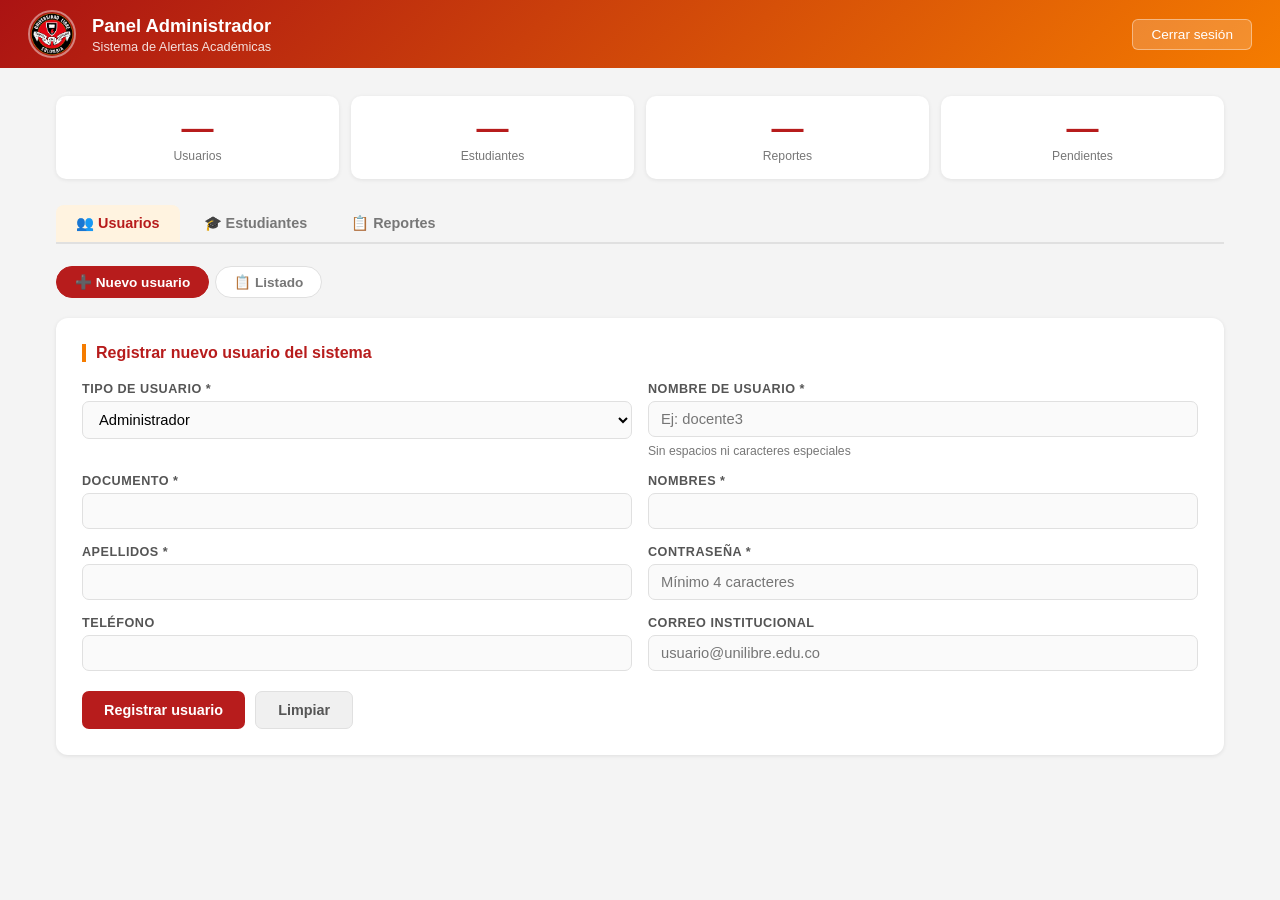
==== commit e94e6893: "cambios #11" ====
--- a/administrador.html
+++ b/administrador.html
@@ -6,270 +6,128 @@
   <title>Panel Administrador — Sistema de Alertas</title>
   <link rel="stylesheet" href="Style.css">
   <style>
-    :root {
-      --rojo:#b71c1c; --rojo2:#ab1313; --naranja:#f57c00;
-      --bg:#f4f4f4; --card:#fff; --border:#e0e0e0; --muted:#777;
-    }
-    *, *::before, *::after { box-sizing:border-box; margin:0; padding:0; }
-    body { font-family:Arial,sans-serif; background:var(--bg); color:#333; }
- 
-    /* ── Header ── */
-    .panel-header {
-      background:linear-gradient(135deg,var(--rojo2),var(--naranja));
-      color:#fff; padding:0 28px;
-      display:flex; align-items:center; gap:16px; min-height:68px;
-    }
-    .panel-header img { width:48px; height:48px; border-radius:50%; border:2px solid rgba(255,255,255,.45); }
-    .panel-header h1  { font-size:1.15rem; font-weight:700; }
-    .panel-header p   { font-size:.8rem; opacity:.85; margin-top:2px; }
-    .spacer { flex:1; }
-    .btn-cerrar {
-      background:rgba(255,255,255,.18); color:#fff;
-      border:1px solid rgba(255,255,255,.4);
-      padding:7px 18px; border-radius:6px; cursor:pointer;
-      font-size:.85rem; text-decoration:none;
-    }
-    .btn-cerrar:hover { background:rgba(255,255,255,.32); }
- 
-    .wrap { max-width:1200px; margin:28px auto; padding:0 16px; }
- 
-    /* ── Stats ── */
-    .stats-grid {
-      display:grid; grid-template-columns:repeat(auto-fit,minmax(140px,1fr));
-      gap:12px; margin-bottom:26px;
-    }
-    .stat { background:var(--card); border-radius:10px; padding:16px 12px;
-      text-align:center; box-shadow:0 1px 4px rgba(0,0,0,.08); }
-    .stat-n { font-size:2rem; font-weight:700; color:var(--rojo); line-height:1; }
-    .stat-l { font-size:.76rem; color:var(--muted); margin-top:5px; }
- 
-    /* ── Tabs ── */
-    .tabs { display:flex; gap:4px; border-bottom:2px solid var(--border); margin-bottom:22px; overflow-x:auto; }
-    .tab-btn {
-      padding:10px 20px; border:none; background:none; cursor:pointer;
-      font-size:.9rem; font-weight:700; color:var(--muted); white-space:nowrap;
-      border-bottom:2px solid transparent; margin-bottom:-2px;
-      border-radius:8px 8px 0 0; transition:all .18s;
-    }
-    .tab-btn.active { color:var(--rojo); border-bottom-color:var(--rojo); background:#fff3e0; }
-    .tab-btn:hover:not(.active) { background:#fafafa; color:var(--rojo); }
-    .tab-panel { display:none; }
-    .tab-panel.active { display:block; }
- 
-    /* ── Card ── */
-    .card { background:var(--card); border-radius:12px;
-      box-shadow:0 1px 4px rgba(0,0,0,.09); padding:26px; margin-bottom:20px; }
-    .card-title {
-      font-size:1rem; font-weight:700; color:var(--rojo);
-      border-left:4px solid var(--naranja); padding-left:10px; margin-bottom:20px;
-    }
- 
-    /* ── Form ── */
-    .form-grid { display:grid; grid-template-columns:1fr 1fr; gap:16px; }
-    .form-grid .span2 { grid-column:1/-1; }
-    .form-grid .span3 { grid-column:1/-1; }
-    .fld { display:flex; flex-direction:column; gap:5px; }
-    .fld label { font-size:.79rem; font-weight:700; color:#555;
-      text-transform:uppercase; letter-spacing:.04em; }
-    .fld input, .fld select, .fld textarea {
-      padding:9px 12px; border:1.5px solid var(--border); border-radius:7px;
-      font-size:.92rem; font-family:inherit; background:#fafafa; transition:border-color .18s;
-    }
-    .fld input:focus, .fld select:focus, .fld textarea:focus {
-      outline:none; border-color:var(--rojo); background:#fff;
-    }
-    .fld .hint { font-size:.76rem; color:var(--muted); margin-top:2px; }
-    .form-actions { display:flex; gap:10px; margin-top:20px; flex-wrap:wrap; }
- 
-    /* ── Botones ── */
-    .btn { padding:10px 22px; border:none; border-radius:7px; cursor:pointer;
-      font-weight:700; font-size:.9rem; font-family:inherit; transition:all .18s; }
-    .btn-primary   { background:var(--rojo); color:#fff; }
-    .btn-primary:hover   { background:var(--naranja); }
-    .btn-secondary { background:#f0f0f0; color:#555; border:1.5px solid var(--border); }
-    .btn-secondary:hover { background:#ffe0b2; border-color:var(--naranja); }
-    .btn-danger    { background:#fff; color:#c62828; border:1.5px solid #ef9a9a; }
-    .btn-danger:hover    { background:#ffebee; }
-    .btn-icon { padding:5px 12px; font-size:.8rem; border-radius:6px; }
- 
-    /* ── Mensajes ── */
-    .alerta { padding:11px 16px; border-radius:7px; font-size:.88rem; font-weight:600;
-      margin-bottom:16px; display:none; }
-    .alerta.ok  { background:#e8f5e9; color:#2e7d32; border:1px solid #a5d6a7; display:block; }
-    .alerta.err { background:#ffebee; color:#c62828; border:1px solid #ef9a9a; display:block; }
-    .alerta.warn{ background:#fff8e1; color:#f57f17; border:1px solid #ffe082; display:block; }
- 
-    /* ── Buscador ── */
-    .busqueda { display:flex; gap:10px; margin-bottom:18px; flex-wrap:wrap; }
-    .busqueda input, .busqueda select {
-      flex:1; min-width:140px; padding:9px 12px;
-      border:1.5px solid var(--border); border-radius:7px;
-      font-size:.88rem; font-family:inherit; background:#fafafa;
-    }
-    .busqueda input:focus, .busqueda select:focus { outline:none; border-color:var(--rojo); }
- 
-    /* ── Tabla ── */
-    .tabla-wrap { overflow-x:auto; }
-    table { width:100%; border-collapse:collapse; font-size:.87rem; }
-    thead tr { background:linear-gradient(135deg,var(--rojo2),var(--naranja)); }
-    th { padding:11px 14px; text-align:left; color:#fff;
-      font-size:.75rem; text-transform:uppercase; letter-spacing:.05em; font-weight:700; }
-    td { padding:10px 14px; border-bottom:1px solid #f0f0f0; vertical-align:middle; }
-    tbody tr:hover td { background:#fff8f0; }
-    .sin-datos { text-align:center; color:var(--muted); padding:32px; }
- 
-    /* ── Badges ── */
-    .badge { display:inline-block; padding:3px 11px; border-radius:20px; font-size:.73rem; font-weight:700; }
-    .b-admin   { background:#fce4ec; color:#880e4f; }
-    .b-docente { background:#e3f2fd; color:#0d47a1; }
-    .b-bien    { background:#e8f5e9; color:#1b5e20; }
-    .b-dir     { background:#fff3e0; color:#e65100; }
-    .b-dec     { background:#ede7f6; color:#4a148c; }
-    .b-activo  { background:#d4edda; color:#155724; }
-    .b-inactivo{ background:#f8d7da; color:#721c24; }
-    .b-est-act { background:#d4edda; color:#155724; }
-    .b-est-ina { background:#e2e3e5; color:#383d41; }
- 
-    /* ── Avatar ── */
-    .avatar {
-      width:32px; height:32px; border-radius:50%; display:inline-flex;
-      align-items:center; justify-content:center;
-      font-size:.78rem; font-weight:700; color:#fff; flex-shrink:0;
-    }
-    .av-admin { background:#880e4f; }
-    .av-docente{ background:#0d47a1; }
-    .av-bien  { background:#1b5e20; }
-    .av-dir   { background:#e65100; }
-    .av-dec   { background:#4a148c; }
-    .av-est   { background:#b71c1c; }
-    .td-user  { display:flex; align-items:center; gap:10px; }
- 
-    /* ── Modal ── */
-    .modal-overlay {
-      display:none; position:fixed; inset:0;
-      background:rgba(0,0,0,.48); z-index:200;
-      align-items:center; justify-content:center;
-    }
-    .modal-overlay.open { display:flex; }
-    .modal-box {
-      background:#fff; border-radius:14px; padding:28px;
-      width:100%; max-width:580px; max-height:92vh;
-      overflow-y:auto; box-shadow:0 10px 40px rgba(0,0,0,.22);
-    }
-    .modal-box h3 { color:var(--rojo); font-size:1rem; margin-bottom:18px; }
-    .modal-actions { display:flex; gap:10px; justify-content:flex-end; margin-top:20px; }
- 
-    /* ── Confirm strip ── */
-    .confirm-box {
-      background:#fff8f0; border:1px solid #ffe0b2;
-      border-radius:9px; padding:16px; margin-bottom:14px; display:none;
-    }
-    .confirm-box.open { display:block; }
-    .confirm-box p { font-size:.88rem; color:#e65100; font-weight:600; margin-bottom:12px; }
-    .confirm-box .btns { display:flex; gap:8px; }
- 
-    /* ── Sección tabs internos (usuarios) ── */
-    .mini-tabs { display:flex; gap:6px; margin-bottom:20px; }
-    .mini-tab {
-      padding:7px 18px; border:1.5px solid var(--border); border-radius:20px;
-      background:#fff; cursor:pointer; font-size:.85rem; font-weight:700;
-      color:var(--muted); transition:all .18s;
-    }
-    .mini-tab.active { background:var(--rojo); color:#fff; border-color:var(--rojo); }
-    .mini-panel { display:none; }
-    .mini-panel.active { display:block; }
- 
-    /* ── Separador de sección ── */
-    .section-sep {
-      display:flex; align-items:center; gap:12px;
-      margin:24px 0 18px; color:var(--muted); font-size:.82rem; font-weight:700;
-      text-transform:uppercase; letter-spacing:.06em;
-    }
-    .section-sep::before, .section-sep::after {
-      content:''; flex:1; height:1px; background:var(--border);
-    }
- 
-    @media(max-width:640px) {
-      .form-grid { grid-template-columns:1fr; }
-      .panel-header { flex-wrap:wrap; padding:12px 16px; }
-    }
+    :root { --rojo:#b71c1c; --rojo2:#ab1313; --naranja:#f57c00; --bg:#f4f4f4; --card:#fff; --border:#e0e0e0; --muted:#777; }
+    *,*::before,*::after{box-sizing:border-box;margin:0;padding:0;}
+    body{font-family:Arial,sans-serif;background:var(--bg);color:#333;}
+    .panel-header{background:linear-gradient(135deg,var(--rojo2),var(--naranja));color:#fff;padding:0 28px;display:flex;align-items:center;gap:16px;min-height:68px;}
+    .panel-header img{width:48px;height:48px;border-radius:50%;border:2px solid rgba(255,255,255,.45);}
+    .panel-header h1{font-size:1.15rem;font-weight:700;}
+    .panel-header p{font-size:.8rem;opacity:.85;margin-top:2px;}
+    .spacer{flex:1;}
+    .btn-cerrar{background:rgba(255,255,255,.18);color:#fff;border:1px solid rgba(255,255,255,.4);padding:7px 18px;border-radius:6px;cursor:pointer;font-size:.85rem;text-decoration:none;}
+    .btn-cerrar:hover{background:rgba(255,255,255,.32);}
+    .wrap{max-width:1200px;margin:28px auto;padding:0 16px;}
+    .stats-grid{display:grid;grid-template-columns:repeat(auto-fit,minmax(140px,1fr));gap:12px;margin-bottom:26px;}
+    .stat{background:var(--card);border-radius:10px;padding:16px 12px;text-align:center;box-shadow:0 1px 4px rgba(0,0,0,.08);}
+    .stat-n{font-size:2rem;font-weight:700;color:var(--rojo);line-height:1;}
+    .stat-l{font-size:.76rem;color:var(--muted);margin-top:5px;}
+    .tabs{display:flex;gap:4px;border-bottom:2px solid var(--border);margin-bottom:22px;overflow-x:auto;}
+    .tab-btn{padding:10px 20px;border:none;background:none;cursor:pointer;font-size:.9rem;font-weight:700;color:var(--muted);white-space:nowrap;border-bottom:2px solid transparent;margin-bottom:-2px;border-radius:8px 8px 0 0;transition:all .18s;}
+    .tab-btn.active{color:var(--rojo);border-bottom-color:var(--rojo);background:#fff3e0;}
+    .tab-btn:hover:not(.active){background:#fafafa;color:var(--rojo);}
+    .tab-panel{display:none;}
+    .tab-panel.active{display:block;}
+    .mini-tabs{display:flex;gap:6px;margin-bottom:20px;}
+    .mini-tab{padding:7px 18px;border:1.5px solid var(--border);border-radius:20px;background:#fff;cursor:pointer;font-size:.85rem;font-weight:700;color:var(--muted);transition:all .18s;}
+    .mini-tab.active{background:var(--rojo);color:#fff;border-color:var(--rojo);}
+    .mini-panel{display:none;}
+    .mini-panel.active{display:block;}
+    .card{background:var(--card);border-radius:12px;box-shadow:0 1px 4px rgba(0,0,0,.09);padding:26px;margin-bottom:20px;}
+    .card-title{font-size:1rem;font-weight:700;color:var(--rojo);border-left:4px solid var(--naranja);padding-left:10px;margin-bottom:20px;}
+    .form-grid{display:grid;grid-template-columns:1fr 1fr;gap:16px;}
+    .form-grid .span2{grid-column:1/-1;}
+    .fld{display:flex;flex-direction:column;gap:5px;}
+    .fld label{font-size:.79rem;font-weight:700;color:#555;text-transform:uppercase;letter-spacing:.04em;}
+    .fld input,.fld select,.fld textarea{padding:9px 12px;border:1.5px solid var(--border);border-radius:7px;font-size:.92rem;font-family:inherit;background:#fafafa;transition:border-color .18s;}
+    .fld input:focus,.fld select:focus,.fld textarea:focus{outline:none;border-color:var(--rojo);background:#fff;}
+    .fld .hint{font-size:.76rem;color:var(--muted);margin-top:2px;}
+    .form-actions{display:flex;gap:10px;margin-top:20px;flex-wrap:wrap;}
+    .btn{padding:10px 22px;border:none;border-radius:7px;cursor:pointer;font-weight:700;font-size:.9rem;font-family:inherit;transition:all .18s;}
+    .btn-primary{background:var(--rojo);color:#fff;}
+    .btn-primary:hover{background:var(--naranja);}
+    .btn-secondary{background:#f0f0f0;color:#555;border:1.5px solid var(--border);}
+    .btn-secondary:hover{background:#ffe0b2;border-color:var(--naranja);}
+    .btn-danger{background:#fff;color:#c62828;border:1.5px solid #ef9a9a;}
+    .btn-danger:hover{background:#ffebee;}
+    .btn-icon{padding:5px 12px;font-size:.8rem;border-radius:6px;}
+    .alerta{padding:11px 16px;border-radius:7px;font-size:.88rem;font-weight:600;margin-bottom:16px;display:none;}
+    .alerta.ok{background:#e8f5e9;color:#2e7d32;border:1px solid #a5d6a7;display:block;}
+    .alerta.err{background:#ffebee;color:#c62828;border:1px solid #ef9a9a;display:block;}
+    .busqueda{display:flex;gap:10px;margin-bottom:18px;flex-wrap:wrap;}
+    .busqueda input,.busqueda select{flex:1;min-width:140px;padding:9px 12px;border:1.5px solid var(--border);border-radius:7px;font-size:.88rem;font-family:inherit;background:#fafafa;}
+    .busqueda input:focus,.busqueda select:focus{outline:none;border-color:var(--rojo);}
+    .tabla-wrap{overflow-x:auto;}
+    table{width:100%;border-collapse:collapse;font-size:.87rem;}
+    thead tr{background:linear-gradient(135deg,var(--rojo2),var(--naranja));}
+    th{padding:11px 14px;text-align:left;color:#fff;font-size:.75rem;text-transform:uppercase;letter-spacing:.05em;font-weight:700;}
+    td{padding:10px 14px;border-bottom:1px solid #f0f0f0;vertical-align:middle;}
+    tbody tr:hover td{background:#fff8f0;}
+    .sin-datos{text-align:center;color:var(--muted);padding:32px;}
+    .badge{display:inline-block;padding:3px 11px;border-radius:20px;font-size:.73rem;font-weight:700;}
+    .b-admin{background:#fce4ec;color:#880e4f;}
+    .b-docente{background:#e3f2fd;color:#0d47a1;}
+    .b-bien{background:#e8f5e9;color:#1b5e20;}
+    .b-dir{background:#fff3e0;color:#e65100;}
+    .b-dec{background:#ede7f6;color:#4a148c;}
+    .b-activo{background:#d4edda;color:#155724;}
+    .b-inactivo{background:#f8d7da;color:#721c24;}
+    .b-rep{background:#fff3cd;color:#856404;}
+    .b-seg{background:#d4edda;color:#155724;}
+    .b-cer{background:#e2e3e5;color:#383d41;}
+    .avatar{width:32px;height:32px;border-radius:50%;display:inline-flex;align-items:center;justify-content:center;font-size:.78rem;font-weight:700;color:#fff;flex-shrink:0;}
+    .av-admin{background:#880e4f;}.av-docente{background:#0d47a1;}.av-bien{background:#1b5e20;}
+    .av-dir{background:#e65100;}.av-dec{background:#4a148c;}.av-est{background:#b71c1c;}
+    .td-user{display:flex;align-items:center;gap:10px;}
+    .modal-overlay{display:none;position:fixed;inset:0;background:rgba(0,0,0,.48);z-index:200;align-items:center;justify-content:center;}
+    .modal-overlay.open{display:flex;}
+    .modal-box{background:#fff;border-radius:14px;padding:28px;width:100%;max-width:580px;max-height:92vh;overflow-y:auto;box-shadow:0 10px 40px rgba(0,0,0,.22);}
+    .modal-box h3{color:var(--rojo);font-size:1rem;margin-bottom:18px;}
+    .modal-actions{display:flex;gap:10px;justify-content:flex-end;margin-top:20px;}
+    @keyframes spin{to{transform:rotate(360deg);}}
+    .spin{display:inline-block;width:14px;height:14px;border:2px solid #eee;border-top-color:var(--rojo);border-radius:50%;animation:spin .6s linear infinite;}
+    @media(max-width:640px){.form-grid{grid-template-columns:1fr;}}
   </style>
 </head>
 <body>
- 
-<!-- ══ HEADER ══ -->
 <header class="panel-header">
   <img src="escudo-unilibre.png" alt="Unilibre">
-  <div>
-    <h1>Panel Administrador</h1>
-    <p id="hdrNombre">Sistema de Alertas Académicas</p>
-  </div>
+  <div><h1>Panel Administrador</h1><p id="hdrNombre">Sistema de Alertas Académicas</p></div>
   <div class="spacer"></div>
   <a href="Index.html" class="btn-cerrar" onclick="logout()">Cerrar sesión</a>
 </header>
- 
 <div class="wrap">
- 
-  <!-- ══ STATS ══ -->
   <div class="stats-grid">
-    <div class="stat"><div class="stat-n" id="stUsuarios">0</div><div class="stat-l">Usuarios del sistema</div></div>
-    <div class="stat"><div class="stat-n" id="stEstudiantes">0</div><div class="stat-l">Estudiantes registrados</div></div>
-    <div class="stat"><div class="stat-n" id="stReportes">0</div><div class="stat-l">Reportes totales</div></div>
-    <div class="stat"><div class="stat-n" id="stPendientes">0</div><div class="stat-l">Casos pendientes</div></div>
-  </div>
- 
-  <!-- ══ TABS PRINCIPALES ══ -->
+    <div class="stat"><div class="stat-n" id="stUsuarios">—</div><div class="stat-l">Usuarios</div></div>
+    <div class="stat"><div class="stat-n" id="stEstudiantes">—</div><div class="stat-l">Estudiantes</div></div>
+    <div class="stat"><div class="stat-n" id="stReportes">—</div><div class="stat-l">Reportes</div></div>
+    <div class="stat"><div class="stat-n" id="stPendientes">—</div><div class="stat-l">Pendientes</div></div>
+  </div>
   <div class="tabs">
     <button class="tab-btn active" onclick="tab('usuarios',this)">👥 Usuarios</button>
     <button class="tab-btn"        onclick="tab('estudiantes',this)">🎓 Estudiantes</button>
     <button class="tab-btn"        onclick="tab('reportes',this)">📋 Reportes</button>
   </div>
- 
-  <!-- ════════════════════════════════════
-       TAB: USUARIOS
-  ════════════════════════════════════ -->
+
+  <!-- TAB USUARIOS -->
   <div id="tp-usuarios" class="tab-panel active">
- 
-    <!-- Mini tabs: Registrar / Listado -->
     <div class="mini-tabs">
       <button class="mini-tab active" onclick="miniTab('u-nuevo','usuarios',this)">➕ Nuevo usuario</button>
       <button class="mini-tab"        onclick="miniTab('u-lista','usuarios',this)">📋 Listado</button>
     </div>
- 
-    <!-- Nuevo usuario -->
     <div id="u-nuevo" class="mini-panel active">
       <div class="card">
         <div class="card-title">Registrar nuevo usuario del sistema</div>
         <div id="msgUsr" class="alerta"></div>
         <form id="frmUsr" onsubmit="crearUsuario(event)">
           <div class="form-grid">
-            <div class="fld">
-              <label>Tipo de usuario *</label>
-              <select id="u_rol">
-                <option value="administrador">Administrador</option>
-                <option value="docente">Docente</option>
-                <option value="bienestar">Bienestar</option>
-                <option value="director_bienestar">Director de Bienestar</option>
-                <option value="decanatura">Decanatura</option>
-              </select>
-            </div>
-            <div class="fld">
-              <label>Nombre de usuario *</label>
-              <input id="u_nombre" type="text" placeholder="Ej: docente2" required>
-              <span class="hint">Sin espacios ni caracteres especiales</span>
-            </div>
-            <div class="fld">
-              <label>Contraseña *</label>
-              <input id="u_pass" type="password" placeholder="Mínimo 4 caracteres" required minlength="4">
-            </div>
-            <div class="fld">
-              <label>Confirmar contraseña *</label>
-              <input id="u_pass2" type="password" placeholder="Repite la contraseña" required>
-            </div>
-            <div class="fld span2">
-              <label>Correo institucional</label>
-              <input id="u_correo" type="email" placeholder="usuario@unilibre.edu.co">
-            </div>
+            <div class="fld"><label>Tipo de usuario *</label><select id="u_rol"><option value="administrador">Administrador</option><option value="docente">Docente</option><option value="bienestar">Bienestar</option><option value="director_bienestar">Director de Bienestar</option><option value="decanatura">Decanatura</option><option value="director_programa">Director de Programa</option></select></div>
+            <div class="fld"><label>Nombre de usuario *</label><input id="u_nombre" type="text" placeholder="Ej: docente3" required><span class="hint">Sin espacios ni caracteres especiales</span></div>
+            <div class="fld"><label>Documento *</label><input id="u_doc" type="text" required></div>
+            <div class="fld"><label>Nombres *</label><input id="u_nombres" type="text" required></div>
+            <div class="fld"><label>Apellidos *</label><input id="u_apellidos" type="text" required></div>
+            <div class="fld"><label>Contraseña *</label><input id="u_pass" type="password" placeholder="Mínimo 4 caracteres" required minlength="4"></div>
+            <div class="fld"><label>Teléfono</label><input id="u_tel" type="text"></div>
+            <div class="fld"><label>Correo institucional</label><input id="u_correo" type="email" placeholder="usuario@unilibre.edu.co"></div>
           </div>
           <div class="form-actions">
             <button type="submit" class="btn btn-primary">Registrar usuario</button>
@@ -278,102 +136,37 @@
         </form>
       </div>
     </div>
- 
-    <!-- Listado usuarios -->
     <div id="u-lista" class="mini-panel">
       <div class="card">
         <div class="card-title">Usuarios registrados</div>
         <div id="msgUsrLista" class="alerta"></div>
         <div class="busqueda">
-          <input  id="buNom"  type="text"   placeholder="🔍 Buscar usuario…"  oninput="filtrarUsuarios()">
-          <select id="buRol"  onchange="filtrarUsuarios()">
-            <option value="">Todos los roles</option>
-            <option value="administrador">Administrador</option>
-            <option value="docente">Docente</option>
-            <option value="bienestar">Bienestar</option>
-            <option value="director_bienestar">Director de Bienestar</option>
-            <option value="decanatura">Decanatura</option>
-          </select>
-          <select id="buAct" onchange="filtrarUsuarios()">
-            <option value="">Todos</option>
-            <option value="1">Activos</option>
-            <option value="0">Inactivos</option>
-          </select>
+          <input id="buNom" type="text" placeholder="🔍 Buscar usuario…" oninput="filtrarUsuarios()">
+          <select id="buRol" onchange="filtrarUsuarios()"><option value="">Todos los roles</option><option value="administrador">Administrador</option><option value="docente">Docente</option><option value="bienestar">Bienestar</option><option value="director_bienestar">Director de Bienestar</option><option value="decanatura">Decanatura</option><option value="director_programa">Director de Programa</option></select>
         </div>
-        <div class="tabla-wrap">
-          <table>
-            <thead><tr>
-              <th>#</th><th>Usuario</th><th>Rol</th><th>Correo</th><th>Estado</th><th>Acciones</th>
-            </tr></thead>
-            <tbody id="tbodyUsr"></tbody>
-          </table>
-        </div>
-      </div>
-    </div>
- 
-  </div><!-- /tp-usuarios -->
- 
-  <!-- ════════════════════════════════════
-       TAB: ESTUDIANTES
-  ════════════════════════════════════ -->
+        <div class="tabla-wrap"><table><thead><tr><th>#</th><th>Usuario</th><th>Rol</th><th>Correo</th><th>Estado</th><th>Acciones</th></tr></thead><tbody id="tbodyUsr"></tbody></table></div>
+      </div>
+    </div>
+  </div>
+
+  <!-- TAB ESTUDIANTES -->
   <div id="tp-estudiantes" class="tab-panel">
- 
     <div class="mini-tabs">
       <button class="mini-tab active" onclick="miniTab('e-nuevo','estudiantes',this)">➕ Nuevo estudiante</button>
       <button class="mini-tab"        onclick="miniTab('e-lista','estudiantes',this)">📋 Listado</button>
     </div>
- 
-    <!-- Nuevo estudiante -->
     <div id="e-nuevo" class="mini-panel active">
       <div class="card">
         <div class="card-title">Registrar nuevo estudiante</div>
         <div id="msgEst" class="alerta"></div>
         <form id="frmEst" onsubmit="crearEstudiante(event)">
           <div class="form-grid">
-            <div class="fld">
-              <label>Documento de identidad *</label>
-              <input id="e_doc"  type="text" placeholder="Número de documento" required>
-            </div>
-            <div class="fld">
-              <label>Nombres *</label>
-              <input id="e_nom"  type="text" placeholder="Nombres completos" required>
-            </div>
-            <div class="fld">
-              <label>Apellidos *</label>
-              <input id="e_ape"  type="text" placeholder="Apellidos completos" required>
-            </div>
-            <div class="fld">
-              <label>Carrera *</label>
-              <input id="e_car"  type="text" placeholder="Ej: Ingeniería de Sistemas" required>
-            </div>
-            <div class="fld">
-              <label>Semestre</label>
-              <select id="e_sem">
-                <option value="">— Seleccionar —</option>
-                <option value="1">1º semestre</option>
-                <option value="2">2º semestre</option>
-                <option value="3">3º semestre</option>
-                <option value="4">4º semestre</option>
-                <option value="5">5º semestre</option>
-                <option value="6">6º semestre</option>
-                <option value="7">7º semestre</option>
-                <option value="8">8º semestre</option>
-                <option value="9">9º semestre</option>
-                <option value="10">10º semestre</option>
-              </select>
-            </div>
-            <div class="fld">
-              <label>Período académico</label>
-              <input id="e_per" type="text" placeholder="Ej: 2025-1">
-            </div>
-            <div class="fld">
-              <label>Teléfono</label>
-              <input id="e_tel" type="text" placeholder="Número de contacto">
-            </div>
-            <div class="fld">
-              <label>Correo institucional</label>
-              <input id="e_cor" type="email" placeholder="est@unilibre.edu.co">
-            </div>
+            <div class="fld"><label>Documento de identidad *</label><input id="e_doc" type="text" required></div>
+            <div class="fld"><label>Nombres *</label><input id="e_nom" type="text" required></div>
+            <div class="fld"><label>Apellidos *</label><input id="e_ape" type="text" required></div>
+            <div class="fld"><label>Carrera *</label><input id="e_car" type="text" placeholder="Ej: Ingeniería de Sistemas" required></div>
+            <div class="fld"><label>Teléfono</label><input id="e_tel" type="text"></div>
+            <div class="fld"><label>Correo institucional</label><input id="e_cor" type="email" placeholder="est@unilibre.edu.co"></div>
           </div>
           <div class="form-actions">
             <button type="submit" class="btn btn-primary">Registrar estudiante</button>
@@ -382,199 +175,118 @@
         </form>
       </div>
     </div>
- 
-    <!-- Listado estudiantes -->
     <div id="e-lista" class="mini-panel">
       <div class="card">
         <div class="card-title">Estudiantes registrados</div>
         <div id="msgEstLista" class="alerta"></div>
         <div class="busqueda">
-          <input  id="beNom" type="text"   placeholder="🔍 Buscar por nombre o documento…" oninput="filtrarEstudiantes()">
-          <input  id="beCar" type="text"   placeholder="🔍 Buscar por carrera…"            oninput="filtrarEstudiantes()">
-          <select id="beEst" onchange="filtrarEstudiantes()">
-            <option value="">Todos los estados</option>
-            <option value="Activo">Activo</option>
-            <option value="Inactivo">Inactivo</option>
-            <option value="Retirado">Retirado</option>
-          </select>
+          <input id="beNom" type="text" placeholder="🔍 Buscar por nombre o documento…" oninput="filtrarEstudiantes()">
+          <input id="beCar" type="text" placeholder="🔍 Buscar por carrera…" oninput="filtrarEstudiantes()">
         </div>
-        <div class="tabla-wrap">
-          <table>
-            <thead><tr>
-              <th>#</th><th>Estudiante</th><th>Documento</th>
-              <th>Carrera</th><th>Semestre</th><th>Contacto</th><th>Estado</th><th>Acciones</th>
-            </tr></thead>
-            <tbody id="tbodyEst"></tbody>
-          </table>
-        </div>
-      </div>
-    </div>
- 
-  </div><!-- /tp-estudiantes -->
- 
-  <!-- ════════════════════════════════════
-       TAB: REPORTES
-  ════════════════════════════════════ -->
+        <div class="tabla-wrap"><table><thead><tr><th>#</th><th>Estudiante</th><th>Documento</th><th>Carrera</th><th>Contacto</th><th>Estado</th><th>Acciones</th></tr></thead><tbody id="tbodyEst"></tbody></table></div>
+      </div>
+    </div>
+  </div>
+
+  <!-- TAB REPORTES -->
   <div id="tp-reportes" class="tab-panel">
     <div class="card">
       <div class="card-title">📋 Vista global de todos los reportes</div>
       <div class="busqueda">
-        <input  id="brEst"  type="text"   placeholder="🔍 Estudiante…"  oninput="filtrarReportes()">
-        <input  id="brMat"  type="text"   placeholder="🔍 Materia…"     oninput="filtrarReportes()">
-        <select id="brEst2" onchange="filtrarReportes()">
-          <option value="">Todos los estados</option>
-          <option value="Reportado">Reportado</option>
-          <option value="En revisión">En revisión</option>
-          <option value="En seguimiento">En seguimiento</option>
-          <option value="Remitido">Remitido</option>
-          <option value="Cerrado">Cerrado</option>
-        </select>
+        <input id="brEst" type="text" placeholder="🔍 Estudiante…" oninput="filtrarReportes()">
+        <input id="brMat" type="text" placeholder="🔍 Materia…" oninput="filtrarReportes()">
+        <select id="brEst2" onchange="filtrarReportes()"><option value="">Todos los estados</option><option>Reportado</option><option>En revisión</option><option>En seguimiento</option><option>Remitido</option><option>Cerrado</option></select>
         <button class="btn btn-secondary btn-icon" onclick="limpiarRep()">Limpiar</button>
         <button class="btn btn-icon" style="background:#1b5e20;color:#fff" onclick="exportarCSV()">⬇ Exportar CSV</button>
       </div>
-      <div class="tabla-wrap">
-        <table>
-          <thead><tr>
-            <th>#</th><th>Estudiante</th><th>Materia</th>
-            <th>Docente</th><th>Motivo</th><th>Estado</th><th>Fecha</th><th>Acción</th>
-          </tr></thead>
-          <tbody id="tbodyRep"></tbody>
-        </table>
-      </div>
-    </div>
-  </div>
- 
-</div><!-- /wrap -->
- 
-<!-- ══ MODAL: Editar usuario ══ -->
+      <div class="tabla-wrap"><table><thead><tr><th>#</th><th>Estudiante</th><th>Materia</th><th>Docente</th><th>Motivo</th><th>Estado</th><th>Fecha</th><th>Acción</th></tr></thead><tbody id="tbodyRep"></tbody></table></div>
+    </div>
+  </div>
+</div>
+
+<!-- MODALES -->
 <div class="modal-overlay" id="modalEditUsr">
-  <div class="modal-box">
-    <h3>✏️ Editar usuario</h3>
-    <div id="msgEditUsr" class="alerta"></div>
-    <input type="hidden" id="eu_idx">
+  <div class="modal-box"><h3>✏️ Editar usuario</h3><div id="msgEditUsr" class="alerta"></div><input type="hidden" id="eu_id">
     <div class="form-grid">
-      <div class="fld">
-        <label>Rol</label>
-        <select id="eu_rol">
-          <option value="administrador">Administrador</option>
-          <option value="docente">Docente</option>
-          <option value="bienestar">Bienestar</option>
-          <option value="director_bienestar">Director de Bienestar</option>
-          <option value="decanatura">Decanatura</option>
-        </select>
-      </div>
-      <div class="fld">
-        <label>Nombre de usuario</label>
-        <input id="eu_nombre" type="text" required>
-      </div>
-      <div class="fld span2">
-        <label>Correo</label>
-        <input id="eu_correo" type="email">
-      </div>
-      <div class="fld span2">
-        <label>Nueva contraseña <span style="font-weight:400;color:var(--muted)">(dejar vacío para no cambiar)</span></label>
-        <input id="eu_pass" type="password" placeholder="Nueva contraseña…">
-      </div>
-      <div class="fld span2">
-        <label>Estado</label>
-        <select id="eu_activo">
-          <option value="1">Activo</option>
-          <option value="0">Inactivo</option>
-        </select>
-      </div>
-    </div>
-    <div class="modal-actions">
-      <button class="btn btn-secondary" onclick="cerrarModal('modalEditUsr')">Cancelar</button>
-      <button class="btn btn-primary"   onclick="guardarUsuario()">Guardar cambios</button>
-    </div>
-  </div>
-</div>
- 
-<!-- ══ MODAL: Editar estudiante ══ -->
+      <div class="fld"><label>Rol</label><select id="eu_rol"><option value="administrador">Administrador</option><option value="docente">Docente</option><option value="bienestar">Bienestar</option><option value="director_bienestar">Director de Bienestar</option><option value="decanatura">Decanatura</option><option value="director_programa">Director de Programa</option></select></div>
+      <div class="fld"><label>Nombre de usuario</label><input id="eu_nombre" type="text" required></div>
+      <div class="fld"><label>Nombres</label><input id="eu_nombres" type="text"></div>
+      <div class="fld"><label>Apellidos</label><input id="eu_apellidos" type="text"></div>
+      <div class="fld span2"><label>Correo</label><input id="eu_correo" type="email"></div>
+      <div class="fld span2"><label>Nueva contraseña <span style="font-weight:400;color:var(--muted)">(vacío = no cambiar)</span></label><input id="eu_pass" type="password"></div>
+      <div class="fld span2"><label>Estado</label><select id="eu_activo"><option value="1">Activo</option><option value="0">Inactivo</option></select></div>
+    </div>
+    <div class="modal-actions"><button class="btn btn-secondary" onclick="cerrarModal('modalEditUsr')">Cancelar</button><button class="btn btn-primary" onclick="guardarUsuario()">Guardar cambios</button></div>
+  </div>
+</div>
+
 <div class="modal-overlay" id="modalEditEst">
-  <div class="modal-box">
-    <h3>✏️ Editar estudiante</h3>
-    <div id="msgEditEst" class="alerta"></div>
-    <input type="hidden" id="ee_idx">
+  <div class="modal-box"><h3>✏️ Editar estudiante</h3><div id="msgEditEst" class="alerta"></div><input type="hidden" id="ee_id">
     <div class="form-grid">
-      <div class="fld">
-        <label>Nombres *</label>
-        <input id="ee_nom" type="text" required>
-      </div>
-      <div class="fld">
-        <label>Apellidos *</label>
-        <input id="ee_ape" type="text" required>
-      </div>
-      <div class="fld">
-        <label>Carrera *</label>
-        <input id="ee_car" type="text" required>
-      </div>
-      <div class="fld">
-        <label>Semestre</label>
-        <select id="ee_sem">
-          <option value="">—</option>
-          <option value="1">1º</option><option value="2">2º</option>
-          <option value="3">3º</option><option value="4">4º</option>
-          <option value="5">5º</option><option value="6">6º</option>
-          <option value="7">7º</option><option value="8">8º</option>
-          <option value="9">9º</option><option value="10">10º</option>
-        </select>
-      </div>
-      <div class="fld">
-        <label>Teléfono</label>
-        <input id="ee_tel" type="text">
-      </div>
-      <div class="fld">
-        <label>Correo</label>
-        <input id="ee_cor" type="email">
-      </div>
-      <div class="fld span2">
-        <label>Estado</label>
-        <select id="ee_est">
-          <option value="Activo">Activo</option>
-          <option value="Inactivo">Inactivo</option>
-          <option value="Retirado">Retirado</option>
-        </select>
-      </div>
-    </div>
-    <div class="modal-actions">
-      <button class="btn btn-secondary" onclick="cerrarModal('modalEditEst')">Cancelar</button>
-      <button class="btn btn-primary"   onclick="guardarEstudiante()">Guardar cambios</button>
-    </div>
-  </div>
-</div>
- 
-<!-- ══ MODAL: Eliminar ══ -->
+      <div class="fld"><label>Nombres *</label><input id="ee_nom" required></div>
+      <div class="fld"><label>Apellidos *</label><input id="ee_ape" required></div>
+      <div class="fld"><label>Carrera *</label><input id="ee_car" required></div>
+      <div class="fld"><label>Teléfono</label><input id="ee_tel"></div>
+      <div class="fld span2"><label>Correo</label><input id="ee_cor" type="email"></div>
+    </div>
+    <div class="modal-actions"><button class="btn btn-secondary" onclick="cerrarModal('modalEditEst')">Cancelar</button><button class="btn btn-primary" onclick="guardarEstudiante()">Guardar cambios</button></div>
+  </div>
+</div>
+
 <div class="modal-overlay" id="modalEliminar">
-  <div class="modal-box" style="max-width:400px">
-    <h3>🗑️ Confirmar eliminación</h3>
-    <input type="hidden" id="del_tipo">
-    <input type="hidden" id="del_idx">
-    <p style="font-size:.92rem;color:#555;margin-bottom:20px">
-      ¿Confirmas que deseas eliminar a
-      <strong id="del_nombre" style="color:var(--rojo)"></strong>?
-      Esta acción no se puede deshacer.
-    </p>
-    <div class="modal-actions">
-      <button class="btn btn-secondary" onclick="cerrarModal('modalEliminar')">Cancelar</button>
-      <button class="btn btn-danger"    onclick="confirmarEliminar()">Sí, eliminar</button>
-    </div>
-  </div>
-</div>
- 
-<!-- ══ MODAL: Ver reporte detalle ══ -->
+  <div class="modal-box" style="max-width:400px"><h3>🗑️ Confirmar eliminación</h3><input type="hidden" id="del_tipo"><input type="hidden" id="del_id">
+    <p style="font-size:.92rem;color:#555;margin-bottom:20px">¿Confirmas que deseas eliminar a <strong id="del_nombre" style="color:var(--rojo)"></strong>? Esta acción no se puede deshacer.</p>
+    <div class="modal-actions"><button class="btn btn-secondary" onclick="cerrarModal('modalEliminar')">Cancelar</button><button class="btn btn-danger" onclick="confirmarEliminar()">Sí, eliminar</button></div>
+  </div>
+</div>
+
 <div class="modal-overlay" id="modalRepDet">
-  <div class="modal-box">
-    <h3>📄 Detalle del reporte</h3>
-    <div id="repDetContenido" style="font-size:.9rem;line-height:1.9;color:#444"></div>
-    <div class="modal-actions">
-      <button class="btn btn-secondary" onclick="cerrarModal('modalRepDet')">Cerrar</button>
-    </div>
-  </div>
-</div>
- 
+  <div class="modal-box"><h3>📄 Detalle del reporte</h3><div id="repDetContenido" style="font-size:.9rem;line-height:1.9;color:#444"></div>
+    <div class="modal-actions"><button class="btn btn-secondary" onclick="cerrarModal('modalRepDet')">Cerrar</button></div>
+  </div>
+</div>
 
 <script src="api.js"></script>
-<script src="admin.js"></script>
+<script>
+const sesion = API.sesion.obtener();
+if(!sesion){window.location.href='Index.html';}
+document.getElementById('hdrNombre').textContent='Bienvenido/a: '+sesion.nombre;
+function logout(){API.sesion.cerrar();}
+function msg(id,tipo,txt){const el=document.getElementById(id);el.className='alerta '+tipo;el.textContent=txt;setTimeout(()=>el.className='alerta',5000);}
+function cerrarModal(id){document.getElementById(id).classList.remove('open');}
+document.querySelectorAll('.modal-overlay').forEach(m=>m.addEventListener('click',e=>{if(e.target===m)m.classList.remove('open');}));
+const ROLES={administrador:{label:'Administrador',cls:'b-admin',av:'av-admin'},docente:{label:'Docente',cls:'b-docente',av:'av-docente'},bienestar:{label:'Bienestar',cls:'b-bien',av:'av-bien'},director_bienestar:{label:'Dir. Bienestar',cls:'b-dir',av:'av-dir'},decanatura:{label:'Decanatura',cls:'b-dec',av:'av-dec'},director_programa:{label:'Dir. Programa',cls:'b-dir',av:'av-dir'}};
+const rolCls=r=>ROLES[r]?.cls||'b-admin';
+const avCls=r=>ROLES[r]?.av||'av-admin';
+const rolLbl=r=>ROLES[r]?.label||r;
+const inic=n=>(n||'??').substring(0,2).toUpperCase();
+function tab(nombre,btn){document.querySelectorAll('.tab-panel').forEach(p=>p.classList.remove('active'));document.querySelectorAll('.tab-btn').forEach(b=>b.classList.remove('active'));document.getElementById('tp-'+nombre).classList.add('active');btn.classList.add('active');if(nombre==='usuarios')cargarUsuarios();if(nombre==='estudiantes')cargarEstudiantes();if(nombre==='reportes')cargarReportes();}
+function miniTab(id,grupo,btn){document.querySelectorAll(`#tp-${grupo} .mini-panel`).forEach(p=>p.classList.remove('active'));document.querySelectorAll(`#tp-${grupo} .mini-tab`).forEach(b=>b.classList.remove('active'));document.getElementById(id).classList.add('active');btn.classList.add('active');if(id==='u-lista')cargarUsuarios();if(id==='e-lista')cargarEstudiantes();}
+async function actualizarStats(){try{const[u,e,r]=await Promise.all([API.usuarios.listar(),API.estudiantes.listar(),API.reportes.listar()]);document.getElementById('stUsuarios').textContent=u.length;document.getElementById('stEstudiantes').textContent=e.length;document.getElementById('stReportes').textContent=r.length;document.getElementById('stPendientes').textContent=r.filter(x=>x.estado==='Reportado').length;}catch(e){console.error(e);}}
+let usrData=[];
+async function cargarUsuarios(){document.getElementById('tbodyUsr').innerHTML='<tr><td colspan="6" class="sin-datos">Cargando…</td></tr>';try{usrData=await API.usuarios.listar();renderUsuarios(usrData);}catch(e){msg('msgUsrLista','err','❌ '+e.message);}}
+function filtrarUsuarios(){const nom=document.getElementById('buNom').value.toLowerCase();const rol=document.getElementById('buRol').value;renderUsuarios(usrData.filter(u=>(!nom||u.nombre?.toLowerCase().includes(nom)||u.nombres?.toLowerCase().includes(nom))&&(!rol||u.rol===rol)));}
+function renderUsuarios(datos){const tbody=document.getElementById('tbodyUsr');if(!datos.length){tbody.innerHTML='<tr><td colspan="6" class="sin-datos">Sin usuarios registrados.</td></tr>';return;}tbody.innerHTML=datos.map((u,i)=>`<tr><td>${i+1}</td><td><div class="td-user"><span class="avatar ${avCls(u.rol)}">${inic(u.nombres||u.nombre)}</span><div><strong>${u.nombre}</strong><br><span style="font-size:.78rem;color:var(--muted)">${u.nombres||''} ${u.apellidos||''}</span></div></div></td><td><span class="badge ${rolCls(u.rol)}">${rolLbl(u.rol)}</span></td><td style="font-size:.83rem;color:var(--muted)">${u.correo||'—'}</td><td><span class="badge ${u.estado==1?'b-activo':'b-inactivo'}">${u.estado==1?'Activo':'Inactivo'}</span></td><td style="display:flex;gap:6px;flex-wrap:wrap"><button class="btn btn-secondary btn-icon" onclick='abrirEditUsr(${JSON.stringify(u)})'>✏️ Editar</button><button class="btn btn-danger btn-icon" onclick="abrirEliminar('usr',${u.id},'${(u.nombre||'').replace(/'/g,"\\'")}')">🗑️</button></td></tr>`).join('');}
+async function crearUsuario(e){e.preventDefault();const btn=e.submitter;btn.disabled=true;btn.textContent='Guardando…';try{await API.usuarios.crear({nombre:document.getElementById('u_nombre').value.trim(),password:document.getElementById('u_pass').value,documento:document.getElementById('u_doc').value.trim(),nombres:document.getElementById('u_nombres').value.trim(),apellidos:document.getElementById('u_apellidos').value.trim(),rol:document.getElementById('u_rol').value,telefono:document.getElementById('u_tel').value.trim(),correo:document.getElementById('u_correo').value.trim()});msg('msgUsr','ok','✅ Usuario registrado correctamente.');document.getElementById('frmUsr').reset();await actualizarStats();}catch(e){msg('msgUsr','err','❌ '+e.message);}btn.disabled=false;btn.textContent='Registrar usuario';}
+function abrirEditUsr(u){document.getElementById('eu_id').value=u.id;document.getElementById('eu_rol').value=u.rol;document.getElementById('eu_nombre').value=u.nombre;document.getElementById('eu_nombres').value=u.nombres||'';document.getElementById('eu_apellidos').value=u.apellidos||'';document.getElementById('eu_correo').value=u.correo||'';document.getElementById('eu_pass').value='';document.getElementById('eu_activo').value=u.estado==1?'1':'0';document.getElementById('modalEditUsr').classList.add('open');}
+async function guardarUsuario(){const id=parseInt(document.getElementById('eu_id').value);const datos={rol:document.getElementById('eu_rol').value,nombre:document.getElementById('eu_nombre').value.trim(),nombres:document.getElementById('eu_nombres').value.trim(),apellidos:document.getElementById('eu_apellidos').value.trim(),correo:document.getElementById('eu_correo').value.trim(),activo:parseInt(document.getElementById('eu_activo').value)};const p=document.getElementById('eu_pass').value;if(p)datos.password=p;try{await API.usuarios.actualizar(id,datos);cerrarModal('modalEditUsr');msg('msgUsrLista','ok','✅ Usuario actualizado.');await cargarUsuarios();await actualizarStats();}catch(e){msg('msgEditUsr','err','❌ '+e.message);}}
+let estData=[];
+async function cargarEstudiantes(){document.getElementById('tbodyEst').innerHTML='<tr><td colspan="7" class="sin-datos">Cargando…</td></tr>';try{estData=await API.estudiantes.listar();renderEstudiantes(estData);}catch(e){msg('msgEstLista','err','❌ '+e.message);}}
+function filtrarEstudiantes(){const nom=document.getElementById('beNom').value.toLowerCase();const car=document.getElementById('beCar').value.toLowerCase();renderEstudiantes(estData.filter(e=>(!nom||`${e.nombres} ${e.apellidos} ${e.documento}`.toLowerCase().includes(nom))&&(!car||(e.carrera||'').toLowerCase().includes(car))));}
+function renderEstudiantes(datos){const tbody=document.getElementById('tbodyEst');if(!datos.length){tbody.innerHTML='<tr><td colspan="7" class="sin-datos">Sin estudiantes registrados.</td></tr>';return;}tbody.innerHTML=datos.map((e,i)=>`<tr><td>${i+1}</td><td><div class="td-user"><span class="avatar av-est">${inic(e.nombres)}</span><div><strong>${e.nombres} ${e.apellidos}</strong></div></div></td><td style="font-size:.83rem">${e.documento}</td><td style="font-size:.83rem">${e.carrera||'—'}</td><td style="font-size:.8rem;color:var(--muted)">${e.telefono?'📞 '+e.telefono+'<br>':''}${e.correo?'✉️ '+e.correo:'—'}</td><td><span class="badge ${e.estado==='Activo'?'b-activo':'b-inactivo'}">${e.estado||'Activo'}</span></td><td style="display:flex;gap:6px;flex-wrap:wrap"><button class="btn btn-secondary btn-icon" onclick='abrirEditEst(${JSON.stringify(e)})'>✏️ Editar</button><button class="btn btn-danger btn-icon" onclick="abrirEliminar('est',${e.id},'${(e.nombres+' '+e.apellidos).replace(/'/g,"\\'")}')">🗑️</button></td></tr>`).join('');}
+async function crearEstudiante(e){e.preventDefault();const btn=e.submitter;btn.disabled=true;btn.textContent='Guardando…';try{await API.estudiantes.crear({documento:document.getElementById('e_doc').value.trim(),nombres:document.getElementById('e_nom').value.trim(),apellidos:document.getElementById('e_ape').value.trim(),carrera:document.getElementById('e_car').value.trim(),telefono:document.getElementById('e_tel').value.trim(),correo:document.getElementById('e_cor').value.trim()});msg('msgEst','ok','✅ Estudiante registrado correctamente.');document.getElementById('frmEst').reset();await actualizarStats();}catch(e){msg('msgEst','err','❌ '+e.message);}btn.disabled=false;btn.textContent='Registrar estudiante';}
+function abrirEditEst(e){document.getElementById('ee_id').value=e.id;document.getElementById('ee_nom').value=e.nombres;document.getElementById('ee_ape').value=e.apellidos;document.getElementById('ee_car').value=e.carrera||'';document.getElementById('ee_tel').value=e.telefono||'';document.getElementById('ee_cor').value=e.correo||'';document.getElementById('modalEditEst').classList.add('open');}
+async function guardarEstudiante(){const id=parseInt(document.getElementById('ee_id').value);try{await API.estudiantes.actualizar(id,{nombres:document.getElementById('ee_nom').value.trim(),apellidos:document.getElementById('ee_ape').value.trim(),carrera:document.getElementById('ee_car').value.trim(),telefono:document.getElementById('ee_tel').value.trim(),correo:document.getElementById('ee_cor').value.trim()});cerrarModal('modalEditEst');msg('msgEstLista','ok','✅ Estudiante actualizado.');await cargarEstudiantes();await actualizarStats();}catch(e){msg('msgEditEst','err','❌ '+e.message);}}
+function abrirEliminar(tipo,id,nombre){document.getElementById('del_tipo').value=tipo;document.getElementById('del_id').value=id;document.getElementById('del_nombre').textContent=nombre;document.getElementById('modalEliminar').classList.add('open');}
+async function confirmarEliminar(){const tipo=document.getElementById('del_tipo').value;const id=parseInt(document.getElementById('del_id').value);try{if(tipo==='usr'){await API.usuarios.eliminar(id);cerrarModal('modalEliminar');msg('msgUsrLista','ok','🗑️ Usuario desactivado.');await cargarUsuarios();}else{await API.estudiantes.eliminar(id);cerrarModal('modalEliminar');msg('msgEstLista','ok','🗑️ Estudiante eliminado.');await cargarEstudiantes();}await actualizarStats();}catch(e){alert('❌ '+e.message);}}
+let repData=[];
+async function cargarReportes(){document.getElementById('tbodyRep').innerHTML='<tr><td colspan="8" class="sin-datos">Cargando…</td></tr>';try{repData=await API.reportes.listar();renderReportes(repData);}catch(e){console.error(e);}}
+function filtrarReportes(){const est=document.getElementById('brEst').value.toLowerCase();const mat=document.getElementById('brMat').value.toLowerCase();const est2=document.getElementById('brEst2').value;renderReportes(repData.filter(r=>(!est||r.estudiante?.toLowerCase().includes(est))&&(!mat||r.materia?.toLowerCase().includes(mat))&&(!est2||r.estado===est2)));}
+function limpiarRep(){['brEst','brMat'].forEach(id=>document.getElementById(id).value='');document.getElementById('brEst2').value='';renderReportes(repData);}
+function renderReportes(datos){const tbody=document.getElementById('tbodyRep');if(!datos.length){tbody.innerHTML='<tr><td colspan="8" class="sin-datos">Sin reportes registrados.</td></tr>';return;}tbody.innerHTML=datos.map((r,i)=>{const f=r.fecha_registro?new Date(r.fecha_registro).toLocaleDateString('es-CO'):'—';return`<tr><td>${i+1}</td><td><strong>${r.estudiante||'—'}</strong></td><td>${r.materia||'—'}</td><td>${r.docente||'N/A'}</td><td>${r.motivo||'—'}</td><td><span class="badge b-rep">${r.estado||'—'}</span></td><td style="font-size:.8rem;color:var(--muted);white-space:nowrap">${f}</td><td><button class="btn btn-secondary btn-icon" onclick='verReporte(${JSON.stringify(r)})'>Ver</button></td></tr>`;}).join('');}
+function verReporte(r){const seg=r.seguimiento;document.getElementById('repDetContenido').innerHTML=`<table style="width:100%;border-collapse:collapse;font-size:.88rem"><tr><td style="padding:5px 0;color:var(--muted);width:38%"><strong>Estudiante</strong></td><td>${r.estudiante||'—'}</td></tr><tr><td style="padding:5px 0;color:var(--muted)"><strong>Materia</strong></td><td>${r.materia||'—'}</td></tr><tr><td style="padding:5px 0;color:var(--muted)"><strong>Docente</strong></td><td>${r.docente||'—'}</td></tr><tr><td style="padding:5px 0;color:var(--muted)"><strong>Motivo</strong></td><td>${r.motivo||'—'}</td></tr><tr><td style="padding:5px 0;color:var(--muted)"><strong>Estado</strong></td><td>${r.estado||'—'}</td></tr><tr><td style="padding:5px 0;color:var(--muted)"><strong>Observaciones</strong></td><td>${r.observaciones||'—'}</td></tr></table>${seg?`<div style="background:#e8f5e9;border-radius:8px;padding:14px;margin-top:16px"><p style="font-weight:700;color:#1b5e20;font-size:.85rem;margin-bottom:8px">Seguimiento</p><p><strong>Intervención:</strong> ${seg.intervencion||'—'}</p><p><strong>Observaciones:</strong> ${seg.observaciones||'—'}</p><p><strong>Profesional:</strong> ${seg.profesional||'—'}</p></div>`:'<p style="color:var(--muted);font-size:.85rem;margin-top:14px">Sin seguimiento registrado.</p>'}`;document.getElementById('modalRepDet').classList.add('open');}
+function exportarCSV(){if(!repData.length){alert('No hay datos para exportar.');return;}const hdr=['#','Estudiante','Materia','Docente','Motivo','Estado','Fecha'];const rows=repData.map((r,i)=>[i+1,r.estudiante,r.materia,r.docente||'N/A',r.motivo,r.estado,r.fecha_registro?new Date(r.fecha_registro).toLocaleDateString('es-CO'):''].map(v=>`"${v}"`).join(','));const a=document.createElement('a');a.href=URL.createObjectURL(new Blob(['\uFEFF'+[hdr.join(','),...rows].join('\n')],{type:'text/csv;charset=utf-8;'}));a.download='reportes_admin_'+new Date().toLocaleDateString('es-CO').replace(/\//g,'-')+'.csv';a.click();}
+actualizarStats();cargarUsuarios();
+</script>
 </body>
 </html>
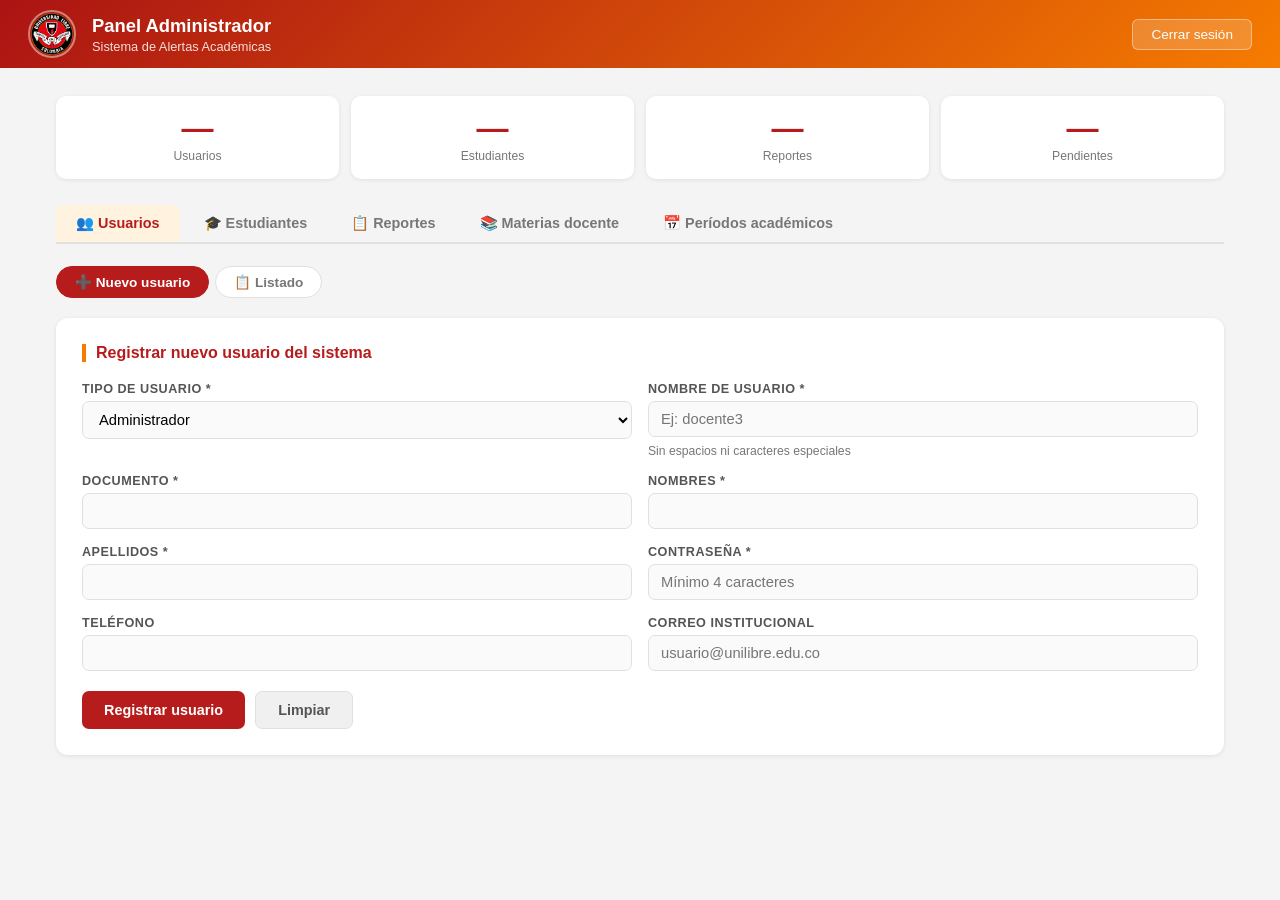
==== commit 4e827c69: "cambios #12.5" ====
--- a/administrador.html
+++ b/administrador.html
@@ -106,6 +106,8 @@
     <button class="tab-btn active" onclick="tab('usuarios',this)">👥 Usuarios</button>
     <button class="tab-btn"        onclick="tab('estudiantes',this)">🎓 Estudiantes</button>
     <button class="tab-btn"        onclick="tab('reportes',this)">📋 Reportes</button>
+    <button class="tab-btn"        onclick="tab('materias',this)">📚 Materias docente</button>
+    <button class="tab-btn"        onclick="tab('periodos',this)">📅 Períodos académicos</button>
   </div>
 
   <!-- TAB USUARIOS -->
@@ -204,6 +206,93 @@
   </div>
 </div>
 
+  <!-- TAB MATERIAS -->
+  <div id="tp-materias" class="tab-panel">
+    <div class="card">
+      <div class="card-title">📚 Asignar materias a docentes</div>
+      <div id="msgMat" class="alerta"></div>
+      <div style="display:grid;grid-template-columns:1fr 1fr;gap:20px;margin-bottom:20px">
+        <!-- Columna izquierda: docente y sus materias -->
+        <div>
+          <div class="fld" style="margin-bottom:12px">
+            <label>Seleccionar docente</label>
+            <select id="selDocente" onchange="cargarMateriasDocente()">
+              <option value="">— Selecciona un docente —</option>
+            </select>
+          </div>
+          <div style="background:#f9f9f9;border:1.5px solid var(--border);border-radius:8px;padding:14px;min-height:120px">
+            <p style="font-size:.82rem;font-weight:700;color:#555;text-transform:uppercase;letter-spacing:.04em;margin-bottom:10px">Materias asignadas</p>
+            <div id="listaMateriasDocente"><p style="color:var(--muted);font-size:.85rem">Selecciona un docente para ver sus materias.</p></div>
+          </div>
+        </div>
+        <!-- Columna derecha: asignar / crear -->
+        <div>
+          <div class="fld" style="margin-bottom:12px">
+            <label>Agregar materia al docente</label>
+            <select id="selMateria">
+              <option value="">— Selecciona una materia —</option>
+            </select>
+          </div>
+          <button class="btn btn-primary" onclick="asignarMateria()" style="width:100%;margin-bottom:16px">➕ Asignar materia seleccionada</button>
+          <hr style="border:none;border-top:1px solid var(--border);margin-bottom:16px">
+          <p style="font-size:.82rem;font-weight:700;color:#555;text-transform:uppercase;letter-spacing:.04em;margin-bottom:10px">Crear nueva materia en el sistema</p>
+          <div class="form-grid" style="grid-template-columns:1fr 1fr;gap:10px">
+            <div class="fld"><label>Nombre</label><input id="nuevaMatNombre" placeholder="Ej: Cálculo I"></div>
+            <div class="fld"><label>Código</label><input id="nuevaMatCodigo" placeholder="MAT101"></div>
+          </div>
+          <button class="btn btn-secondary" onclick="crearMateria()" style="width:100%;margin-top:10px">Crear y asignar al docente seleccionado</button>
+        </div>
+      </div>
+    </div>
+  </div>
+
+  <!-- TAB PERÍODOS -->
+  <div id="tp-periodos" class="tab-panel">
+    <div class="card">
+      <div class="card-title">📅 Gestión de períodos académicos</div>
+      <div id="msgPer" class="alerta"></div>
+
+      <!-- Período activo actual -->
+      <div id="periodoActivoBanner" style="background:linear-gradient(135deg,#b71c1c,#f57c00);color:#fff;border-radius:10px;padding:16px 20px;margin-bottom:22px;display:flex;align-items:center;gap:14px">
+        <span style="font-size:1.8rem">📅</span>
+        <div>
+          <div style="font-size:.78rem;opacity:.85;text-transform:uppercase;letter-spacing:.05em">Período activo actualmente</div>
+          <div id="periodoActivoNombre" style="font-size:1.4rem;font-weight:700">Cargando…</div>
+        </div>
+      </div>
+
+      <div style="display:grid;grid-template-columns:1fr 1fr;gap:20px">
+        <!-- Crear nuevo período -->
+        <div>
+          <p style="font-size:.88rem;font-weight:700;color:var(--rojo);text-transform:uppercase;letter-spacing:.04em;border-left:3px solid var(--naranja);padding-left:8px;margin-bottom:16px">Crear nuevo período</p>
+          <div class="form-grid" style="grid-template-columns:1fr;gap:12px">
+            <div class="fld">
+              <label>Nombre del período *</label>
+              <input id="perNombre" placeholder="Ej: 2026-2" type="text">
+              <span class="hint">Formato recomendado: AÑO-SEMESTRE (ej: 2026-2)</span>
+            </div>
+            <div class="fld"><label>Descripción</label><input id="perDesc" placeholder="Ej: Segundo semestre 2026"></div>
+            <div class="fld"><label>Fecha inicio</label><input id="perFini" type="date"></div>
+            <div class="fld"><label>Fecha fin</label><input id="perFfin" type="date"></div>
+            <div class="fld" style="flex-direction:row;align-items:center;gap:10px">
+              <input type="checkbox" id="perActivar" style="width:18px;height:18px">
+              <label style="text-transform:none;font-size:.9rem">Activar este período al crearlo (archiva el actual)</label>
+            </div>
+          </div>
+          <div class="form-actions" style="margin-top:14px">
+            <button class="btn btn-primary" onclick="crearPeriodo()">Crear período</button>
+          </div>
+        </div>
+
+        <!-- Lista de períodos -->
+        <div>
+          <p style="font-size:.88rem;font-weight:700;color:var(--rojo);text-transform:uppercase;letter-spacing:.04em;border-left:3px solid var(--naranja);padding-left:8px;margin-bottom:16px">Historial de períodos</p>
+          <div id="listaPeriodos" style="max-height:320px;overflow-y:auto"></div>
+        </div>
+      </div>
+    </div>
+  </div>
+
 <!-- MODALES -->
 <div class="modal-overlay" id="modalEditUsr">
   <div class="modal-box"><h3>✏️ Editar usuario</h3><div id="msgEditUsr" class="alerta"></div><input type="hidden" id="eu_id">
@@ -260,7 +349,7 @@
 const avCls=r=>ROLES[r]?.av||'av-admin';
 const rolLbl=r=>ROLES[r]?.label||r;
 const inic=n=>(n||'??').substring(0,2).toUpperCase();
-function tab(nombre,btn){document.querySelectorAll('.tab-panel').forEach(p=>p.classList.remove('active'));document.querySelectorAll('.tab-btn').forEach(b=>b.classList.remove('active'));document.getElementById('tp-'+nombre).classList.add('active');btn.classList.add('active');if(nombre==='usuarios')cargarUsuarios();if(nombre==='estudiantes')cargarEstudiantes();if(nombre==='reportes')cargarReportes();}
+function tab(nombre,btn){document.querySelectorAll('.tab-panel').forEach(p=>p.classList.remove('active'));document.querySelectorAll('.tab-btn').forEach(b=>b.classList.remove('active'));document.getElementById('tp-'+nombre).classList.add('active');btn.classList.add('active');if(nombre==='usuarios')cargarUsuarios();if(nombre==='estudiantes')cargarEstudiantes();if(nombre==='reportes')cargarReportes();if(nombre==='materias')initMaterias();if(nombre==='periodos')initPeriodos();}
 function miniTab(id,grupo,btn){document.querySelectorAll(`#tp-${grupo} .mini-panel`).forEach(p=>p.classList.remove('active'));document.querySelectorAll(`#tp-${grupo} .mini-tab`).forEach(b=>b.classList.remove('active'));document.getElementById(id).classList.add('active');btn.classList.add('active');if(id==='u-lista')cargarUsuarios();if(id==='e-lista')cargarEstudiantes();}
 async function actualizarStats(){try{const[u,e,r]=await Promise.all([API.usuarios.listar(),API.estudiantes.listar(),API.reportes.listar()]);document.getElementById('stUsuarios').textContent=u.length;document.getElementById('stEstudiantes').textContent=e.length;document.getElementById('stReportes').textContent=r.length;document.getElementById('stPendientes').textContent=r.filter(x=>x.estado==='Reportado').length;}catch(e){console.error(e);}}
 let usrData=[];
@@ -283,10 +372,185 @@
 async function cargarReportes(){document.getElementById('tbodyRep').innerHTML='<tr><td colspan="8" class="sin-datos">Cargando…</td></tr>';try{repData=await API.reportes.listar();renderReportes(repData);}catch(e){console.error(e);}}
 function filtrarReportes(){const est=document.getElementById('brEst').value.toLowerCase();const mat=document.getElementById('brMat').value.toLowerCase();const est2=document.getElementById('brEst2').value;renderReportes(repData.filter(r=>(!est||r.estudiante?.toLowerCase().includes(est))&&(!mat||r.materia?.toLowerCase().includes(mat))&&(!est2||r.estado===est2)));}
 function limpiarRep(){['brEst','brMat'].forEach(id=>document.getElementById(id).value='');document.getElementById('brEst2').value='';renderReportes(repData);}
-function renderReportes(datos){const tbody=document.getElementById('tbodyRep');if(!datos.length){tbody.innerHTML='<tr><td colspan="8" class="sin-datos">Sin reportes registrados.</td></tr>';return;}tbody.innerHTML=datos.map((r,i)=>{const f=r.fecha_registro?new Date(r.fecha_registro).toLocaleDateString('es-CO'):'—';return`<tr><td>${i+1}</td><td><strong>${r.estudiante||'—'}</strong></td><td>${r.materia||'—'}</td><td>${r.docente||'N/A'}</td><td>${r.motivo||'—'}</td><td><span class="badge b-rep">${r.estado||'—'}</span></td><td style="font-size:.8rem;color:var(--muted);white-space:nowrap">${f}</td><td><button class="btn btn-secondary btn-icon" onclick='verReporte(${JSON.stringify(r)})'>Ver</button></td></tr>`;}).join('');}
+function renderReportes(datos){const tbody=document.getElementById('tbodyRep');if(!datos.length){tbody.innerHTML='<tr><td colspan="8" class="sin-datos">Sin reportes registrados.</td></tr>';return;}tbody.innerHTML=datos.map((r,i)=>{const f=r.fecha_registro?r.fecha_registro ? r.fecha_registro.substring(0,10).split('-').reverse().join('/') : '—':'—';return`<tr><td>${i+1}</td><td><strong>${r.estudiante||'—'}</strong></td><td>${r.materia||'—'}</td><td>${r.docente||'N/A'}</td><td>${r.motivo||'—'}</td><td><span class="badge b-rep">${r.estado||'—'}</span></td><td style="font-size:.8rem;color:var(--muted);white-space:nowrap">${f}</td><td><button class="btn btn-secondary btn-icon" onclick='verReporte(${JSON.stringify(r)})'>Ver</button></td></tr>`;}).join('');}
 function verReporte(r){const seg=r.seguimiento;document.getElementById('repDetContenido').innerHTML=`<table style="width:100%;border-collapse:collapse;font-size:.88rem"><tr><td style="padding:5px 0;color:var(--muted);width:38%"><strong>Estudiante</strong></td><td>${r.estudiante||'—'}</td></tr><tr><td style="padding:5px 0;color:var(--muted)"><strong>Materia</strong></td><td>${r.materia||'—'}</td></tr><tr><td style="padding:5px 0;color:var(--muted)"><strong>Docente</strong></td><td>${r.docente||'—'}</td></tr><tr><td style="padding:5px 0;color:var(--muted)"><strong>Motivo</strong></td><td>${r.motivo||'—'}</td></tr><tr><td style="padding:5px 0;color:var(--muted)"><strong>Estado</strong></td><td>${r.estado||'—'}</td></tr><tr><td style="padding:5px 0;color:var(--muted)"><strong>Observaciones</strong></td><td>${r.observaciones||'—'}</td></tr></table>${seg?`<div style="background:#e8f5e9;border-radius:8px;padding:14px;margin-top:16px"><p style="font-weight:700;color:#1b5e20;font-size:.85rem;margin-bottom:8px">Seguimiento</p><p><strong>Intervención:</strong> ${seg.intervencion||'—'}</p><p><strong>Observaciones:</strong> ${seg.observaciones||'—'}</p><p><strong>Profesional:</strong> ${seg.profesional||'—'}</p></div>`:'<p style="color:var(--muted);font-size:.85rem;margin-top:14px">Sin seguimiento registrado.</p>'}`;document.getElementById('modalRepDet').classList.add('open');}
-function exportarCSV(){if(!repData.length){alert('No hay datos para exportar.');return;}const hdr=['#','Estudiante','Materia','Docente','Motivo','Estado','Fecha'];const rows=repData.map((r,i)=>[i+1,r.estudiante,r.materia,r.docente||'N/A',r.motivo,r.estado,r.fecha_registro?new Date(r.fecha_registro).toLocaleDateString('es-CO'):''].map(v=>`"${v}"`).join(','));const a=document.createElement('a');a.href=URL.createObjectURL(new Blob(['\uFEFF'+[hdr.join(','),...rows].join('\n')],{type:'text/csv;charset=utf-8;'}));a.download='reportes_admin_'+new Date().toLocaleDateString('es-CO').replace(/\//g,'-')+'.csv';a.click();}
+function exportarCSV(){if(!repData.length){alert('No hay datos para exportar.');return;}const hdr=['#','Estudiante','Materia','Docente','Motivo','Estado','Fecha'];const rows=repData.map((r,i)=>[i+1,r.estudiante,r.materia,r.docente||'N/A',r.motivo,r.estado,r.fecha_registro?r.fecha_registro ? r.fecha_registro.substring(0,10).split('-').reverse().join('/') : '—':''].map(v=>`"${v}"`).join(','));const a=document.createElement('a');a.href=URL.createObjectURL(new Blob(['\uFEFF'+[hdr.join(','),...rows].join('\n')],{type:'text/csv;charset=utf-8;'}));a.download='reportes_admin_'+new Date().toLocaleDateString('es-CO').replace(/\//g,'-')+'.csv';a.click();}
 actualizarStats();cargarUsuarios();
+
+/* ════════════════ MATERIAS ════════════════ */
+let todasMaterias = [];
+
+async function initMaterias() {
+  // Cargar docentes en el select
+  try {
+    const docentes = await API.usuarios.listar({rol: 'docente'});
+    const sel = document.getElementById('selDocente');
+    sel.innerHTML = '<option value="">— Selecciona un docente —</option>' +
+      docentes.map(d => `<option value="${d.id}">${d.nombre} — ${d.nombres||''} ${d.apellidos||''}</option>`).join('');
+  } catch(e) { msg('msgMat','err','❌ Error cargando docentes: '+e.message); }
+
+  // Cargar TODAS las materias del sistema
+  try {
+    const resp = await fetch('materias.php').then(r=>r.json());
+    if (!resp.ok) throw new Error(resp.data);
+    todasMaterias = resp.data;
+    const selM = document.getElementById('selMateria');
+    selM.innerHTML = '<option value="">— Selecciona una materia —</option>' +
+      todasMaterias.map(m => `<option value="${m.id}">${m.nombre}${m.codigo?' ('+m.codigo+')':''}</option>`).join('');
+  } catch(e) { document.getElementById('selMateria').innerHTML = '<option>Error al cargar materias</option>'; }
+}
+
+async function cargarMateriasDocente() {
+  const docId = document.getElementById('selDocente').value;
+  const el = document.getElementById('listaMateriasDocente');
+  if (!docId) { el.innerHTML = '<p style="color:var(--muted);font-size:.85rem">Selecciona un docente.</p>'; return; }
+  el.innerHTML = '<p style="color:var(--muted);font-size:.85rem">Cargando…</p>';
+  try {
+    const resp = await fetch(`materias.php?docente_id=${docId}`).then(r=>r.json());
+    if (!resp.ok) throw new Error(resp.data);
+    const mats = resp.data;
+    if (!mats.length) {
+      el.innerHTML = '<p style="color:#e65100;font-size:.85rem">⚠️ Sin materias asignadas.</p>';
+      return;
+    }
+    el.innerHTML = mats.map(m => `
+      <div style="display:flex;align-items:center;justify-content:space-between;padding:8px 10px;background:#fff;border:1px solid var(--border);border-radius:6px;margin-bottom:6px;font-size:.87rem">
+        <span><strong>${m.nombre}</strong>${m.codigo?' <span style="color:var(--muted);font-size:.78rem">('+m.codigo+')</span>':''}</span>
+        <button class="btn btn-danger btn-icon" onclick="quitarMateria(${m.id},${docId})" title="Quitar materia">✕</button>
+      </div>`).join('');
+  } catch(e) { el.innerHTML = '<p style="color:#c62828;font-size:.85rem">❌ '+e.message+'</p>'; }
+}
+
+async function asignarMateria() {
+  const docId = document.getElementById('selDocente').value;
+  const matId = document.getElementById('selMateria').value;
+  if (!docId) { msg('msgMat','warn','⚠️ Selecciona un docente primero.'); return; }
+  if (!matId) { msg('msgMat','warn','⚠️ Selecciona una materia.'); return; }
+  try {
+    const resp = await fetch('materias.php', {
+      method: 'POST',
+      headers: {'Content-Type':'application/json'},
+      body: JSON.stringify({docente_id: parseInt(docId), materia_id: parseInt(matId)})
+    }).then(r=>r.json());
+    if (!resp.ok) throw new Error(resp.data);
+    msg('msgMat','ok','✅ Materia asignada correctamente.');
+    await cargarMateriasDocente();
+  } catch(e) { msg('msgMat','err','❌ '+e.message); }
+}
+
+async function quitarMateria(matId, docId) {
+  if (!confirm('¿Quitar esta materia al docente?')) return;
+  try {
+    const resp = await fetch(`materias.php?id=${matId}&docente_id=${docId}`, {method:'DELETE'}).then(r=>r.json());
+    if (!resp.ok) throw new Error(resp.data);
+    msg('msgMat','ok','✅ Materia quitada.');
+    await cargarMateriasDocente();
+  } catch(e) { msg('msgMat','err','❌ '+e.message); }
+}
+
+async function crearMateria() {
+  const nombre = document.getElementById('nuevaMatNombre').value.trim();
+  const codigo = document.getElementById('nuevaMatCodigo').value.trim();
+  const docId  = document.getElementById('selDocente').value;
+  if (!nombre) { msg('msgMat','warn','⚠️ Escribe el nombre de la materia.'); return; }
+  try {
+    // Crear materia
+    const resp = await fetch('materias.php', {
+      method: 'POST',
+      headers: {'Content-Type':'application/json'},
+      body: JSON.stringify({crear_materia: true, nombre, codigo})
+    }).then(r=>r.json());
+    if (!resp.ok) throw new Error(resp.data);
+    const nuevaId = resp.data.id;
+    // Si hay docente seleccionado, asignarla
+    if (docId && nuevaId) {
+      await fetch('materias.php', {
+        method: 'POST',
+        headers: {'Content-Type':'application/json'},
+        body: JSON.stringify({docente_id: parseInt(docId), materia_id: nuevaId})
+      }).then(r=>r.json());
+    }
+    document.getElementById('nuevaMatNombre').value = '';
+    document.getElementById('nuevaMatCodigo').value = '';
+    msg('msgMat','ok','✅ Materia creada'+(docId?' y asignada al docente.':'.'));
+    await initMaterias();
+    if (docId) await cargarMateriasDocente();
+  } catch(e) { msg('msgMat','err','❌ '+e.message); }
+}
+
+// Override tab() to init sections on switch
+function tab(nombre, btn) {
+  document.querySelectorAll('.tab-panel').forEach(p=>p.classList.remove('active'));
+  document.querySelectorAll('.tab-btn').forEach(b=>b.classList.remove('active'));
+  document.getElementById('tp-'+nombre).classList.add('active');
+  btn.classList.add('active');
+  if(nombre==='usuarios')   cargarUsuarios();
+  if(nombre==='estudiantes')cargarEstudiantes();
+  if(nombre==='reportes')   cargarReportes();
+  if(nombre==='materias')   initMaterias();
+  if(nombre==='periodos')   initPeriodos();
+}
+
+/* ════════════════ PERÍODOS ACADÉMICOS ════════════════ */
+async function initPeriodos() {
+  try {
+    const periodos = await API.periodos.listar();
+    const activo   = periodos.find(p => p.activo == 1);
+    document.getElementById('periodoActivoNombre').textContent =
+      activo ? activo.nombre + (activo.descripcion ? ' — ' + activo.descripcion : '') : 'Sin período activo';
+
+    const lista = document.getElementById('listaPeriodos');
+    if (!periodos.length) {
+      lista.innerHTML = '<p style="color:var(--muted);font-size:.85rem">No hay períodos registrados.</p>';
+      return;
+    }
+    lista.innerHTML = periodos.map(p => `
+      <div style="display:flex;align-items:center;gap:10px;padding:12px;border:1.5px solid ${p.activo==1 ? '#b71c1c' : 'var(--border)'};border-radius:8px;margin-bottom:8px;background:${p.activo==1 ? '#fff8f0' : '#fff'}">
+        <div style="flex:1">
+          <div style="font-weight:700;color:${p.activo==1 ? 'var(--rojo)' : '#333'};font-size:.95rem">
+            ${p.activo==1 ? '🟢 ' : '⚫ '} ${p.nombre}
+            ${p.activo==1 ? '<span style="font-size:.72rem;background:#b71c1c;color:#fff;padding:2px 7px;border-radius:10px;margin-left:6px">ACTIVO</span>' : ''}
+          </div>
+          ${p.descripcion ? `<div style="font-size:.8rem;color:var(--muted);margin-top:2px">${p.descripcion}</div>` : ''}
+          ${(p.fecha_inicio || p.fecha_fin) ? `<div style="font-size:.78rem;color:var(--muted);margin-top:2px">
+            ${p.fecha_inicio ? '📅 Inicio: '+p.fecha_inicio : ''} ${p.fecha_fin ? '→ Fin: '+p.fecha_fin : ''}
+          </div>` : ''}
+        </div>
+        ${p.activo != 1 ? `<button class="btn btn-secondary btn-icon" onclick="activarPeriodo(${p.id_periodo})" title="Activar este período">Activar</button>` : ''}
+      </div>`).join('');
+  } catch(e) { msg('msgPer','err','❌ '+e.message); }
+}
+
+async function crearPeriodo() {
+  const nombre = document.getElementById('perNombre').value.trim();
+  if (!nombre) { msg('msgPer','warn','⚠️ Escribe el nombre del período.'); return; }
+  try {
+    await API.periodos.crear({
+      nombre,
+      descripcion:  document.getElementById('perDesc').value.trim(),
+      fecha_inicio: document.getElementById('perFini').value || null,
+      fecha_fin:    document.getElementById('perFfin').value || null,
+      activo:       document.getElementById('perActivar').checked ? 1 : 0,
+    });
+    msg('msgPer','ok','✅ Período creado correctamente.');
+    document.getElementById('perNombre').value = '';
+    document.getElementById('perDesc').value   = '';
+    document.getElementById('perFini').value   = '';
+    document.getElementById('perFfin').value   = '';
+    document.getElementById('perActivar').checked = false;
+    await initPeriodos();
+    await actualizarStats();
+  } catch(e) { msg('msgPer','err','❌ '+e.message); }
+}
+
+async function activarPeriodo(id) {
+  if (!confirm('¿Activar este período? El período actual quedará en el historial.')) return;
+  try {
+    await API.periodos.activar(id);
+    msg('msgPer','ok','✅ Período activado. Los reportes nuevos se asociarán a este período.');
+    await initPeriodos();
+  } catch(e) { msg('msgPer','err','❌ '+e.message); }
+}
 </script>
 </body>
 </html>
